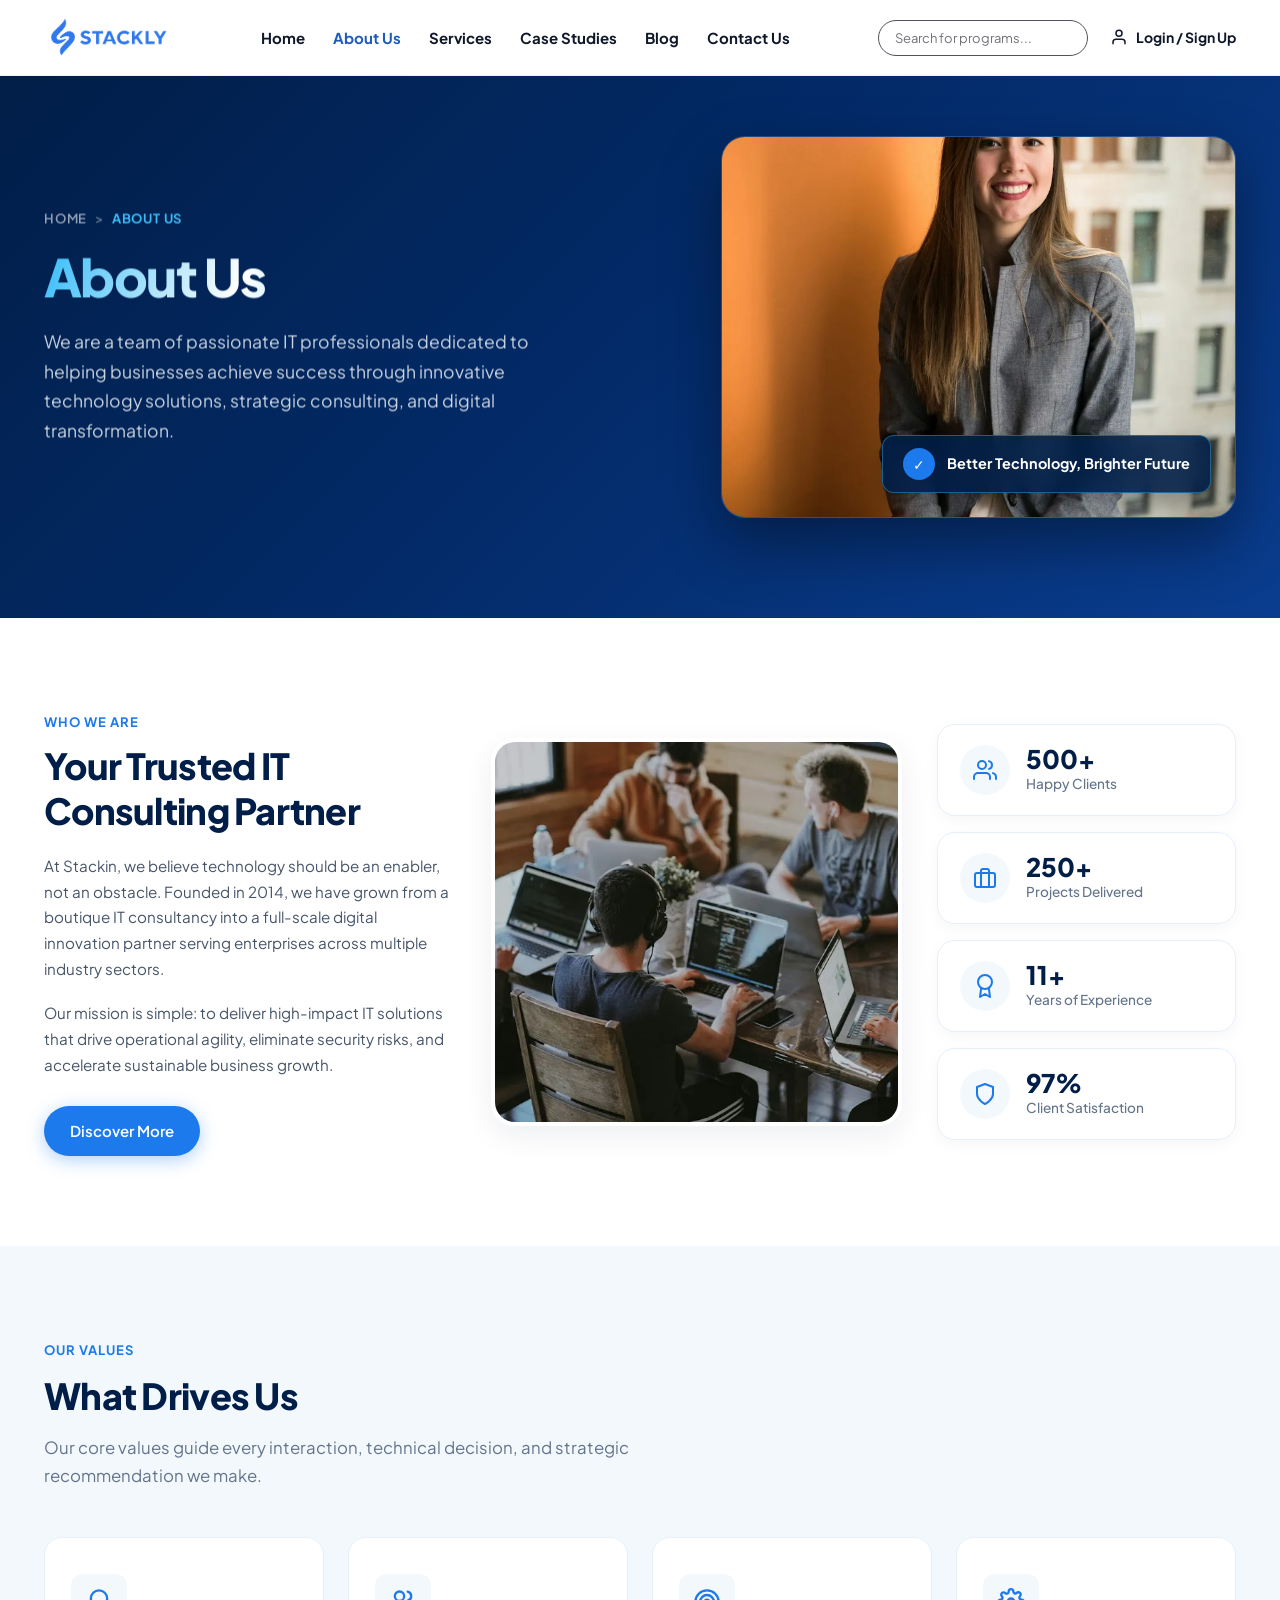
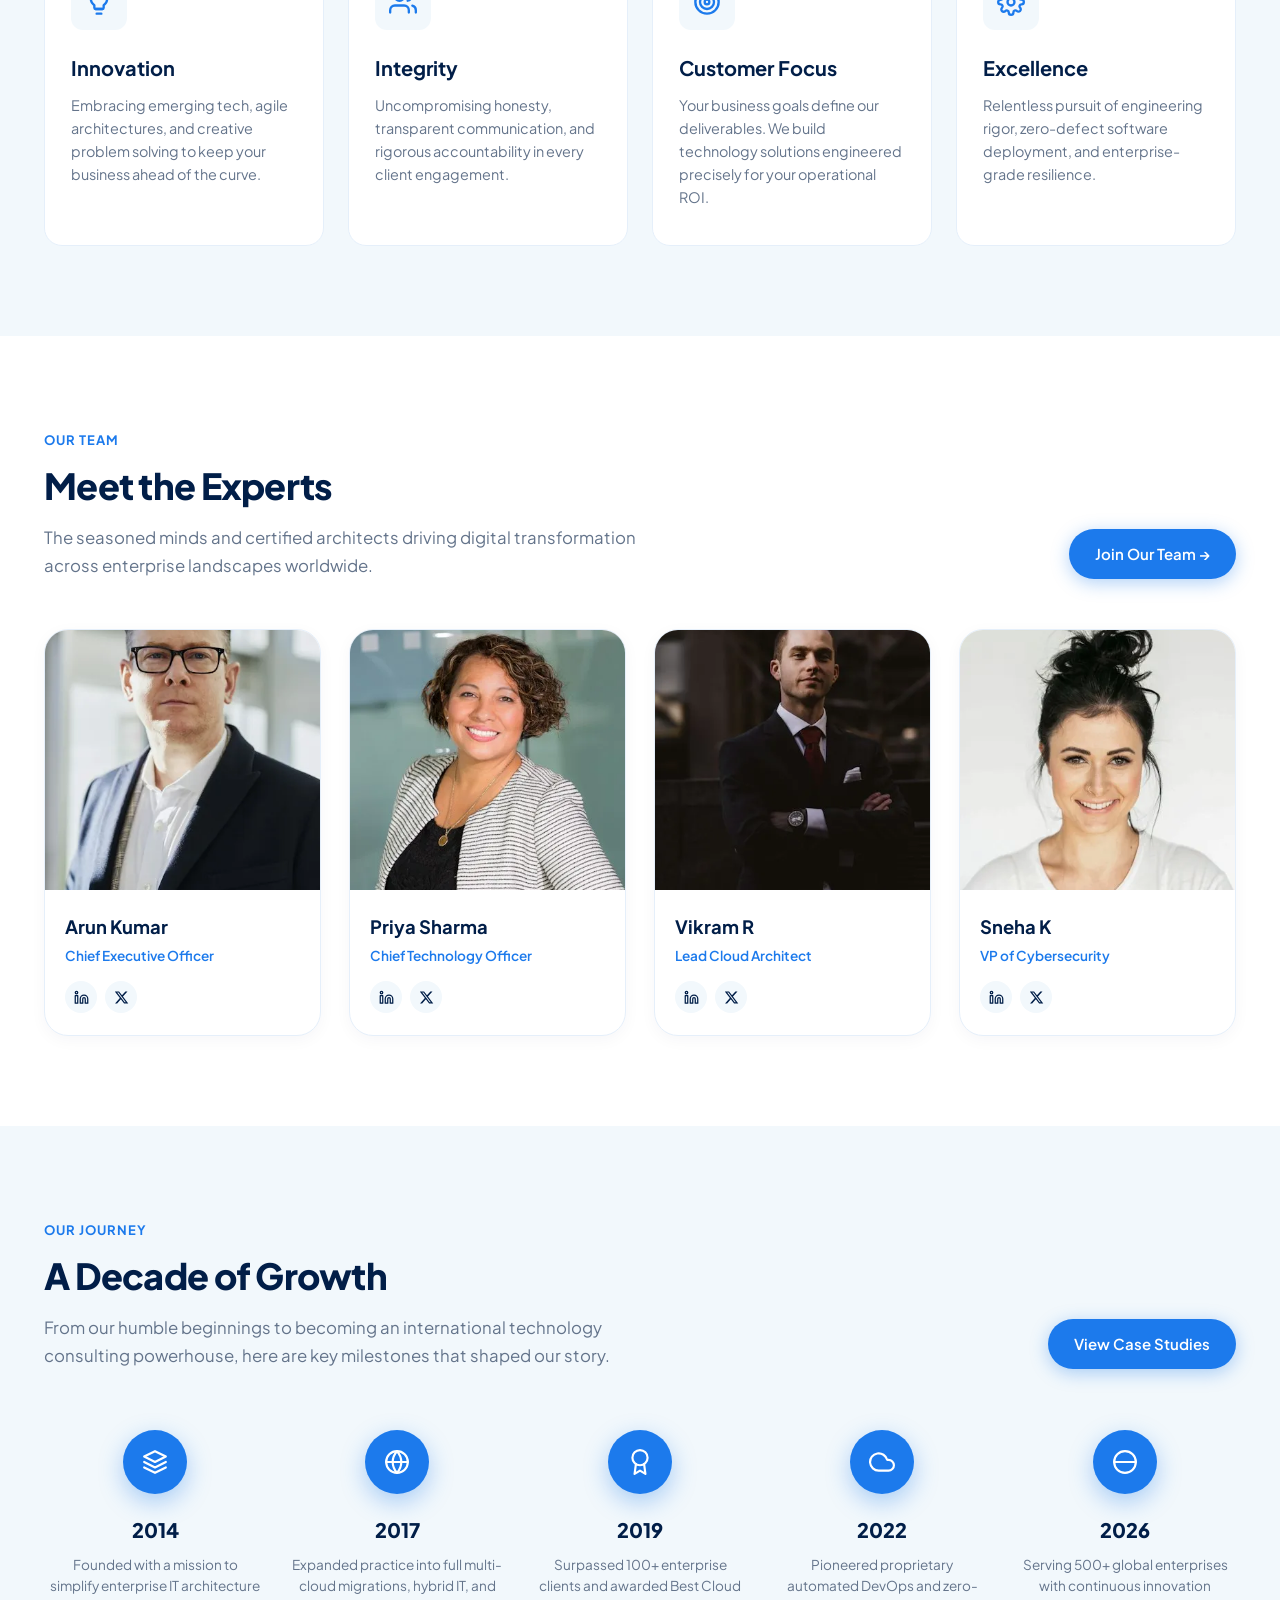
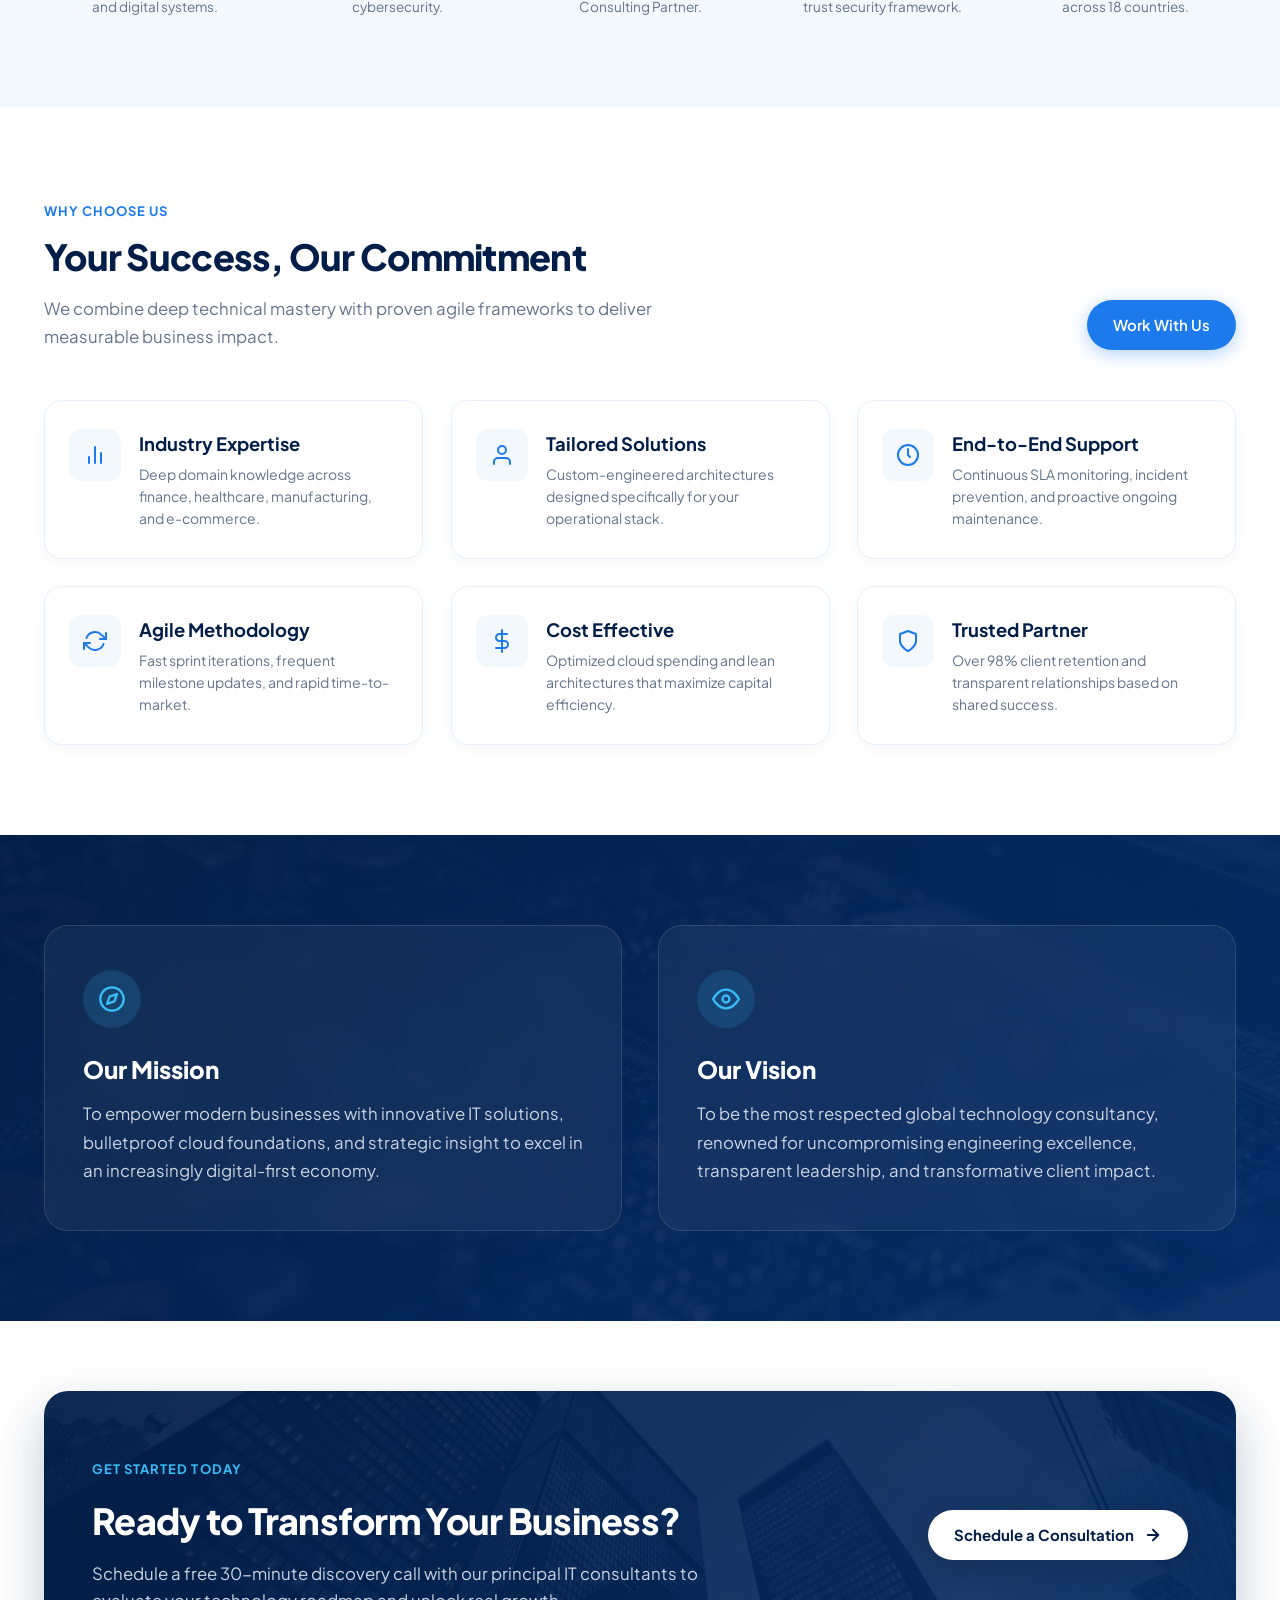
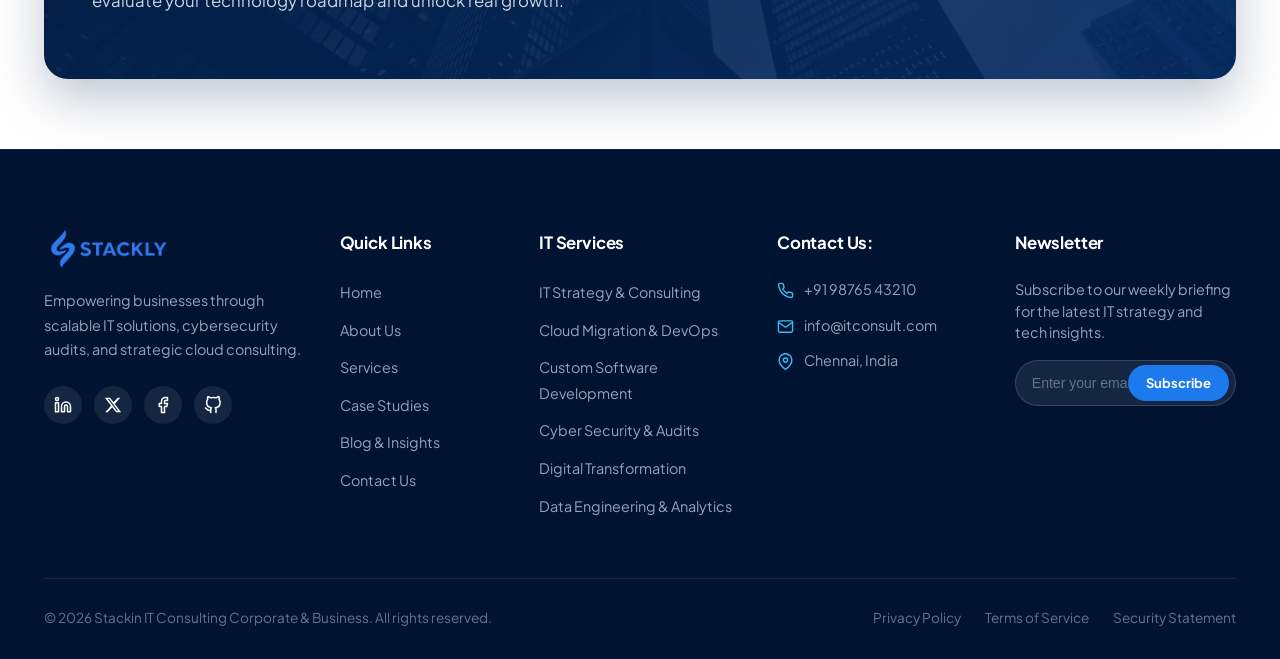
==== about.html @ 1087d789 "Add files via upload" ====
<!DOCTYPE html>
<html lang="en">
<head>
  <meta charset="UTF-8">
  <meta name="viewport" content="width=device-width, initial-scale=1.0">
  <title>About Us | Stackly IT Consulting Corporate & Business</title>
  <meta name="description" content="Discover Stackly's decade-long journey of empowering global enterprises with innovative IT consulting, cloud architectures, and digital transformation.">
  
  <!-- Google Fonts: Plus Jakarta Sans -->
  <link rel="preconnect" href="https://fonts.googleapis.com">
  <link rel="preconnect" href="https://fonts.gstatic.com" crossorigin>
  <link href="https://fonts.googleapis.com/css2?family=Plus+Jakarta+Sans:wght@300;400;500;600;700;800&display=swap" rel="stylesheet">
  
  <!-- CSS Stylesheets -->
  <link rel="stylesheet" href="css/index.css">
  <link rel="stylesheet" href="css/about.css">
  <link rel="stylesheet" href="css/animation.css">
  <link rel="stylesheet" href="css/responsive.css">
</head>
<body>

  <!-- ==========================================================================
       SITE HEADER / NAVIGATION
       ========================================================================== -->
  <header class="site-header">
    <div class="container navbar-container">
      <!-- Brand Logo -->
      <a href="index.html" class="brand-logo" aria-label="STACKLY Home">
        <img src="assets/images/logo.webp" alt="STACKLY" class="site-logo-img">
      </a>

      <!-- Navigation Menu -->
      <nav class="nav-menu" id="primaryNav">
        <a href="index.html" class="nav-link">Home</a>
        <a href="about.html" class="nav-link active">About Us</a>
        <a href="services.html" class="nav-link">Services</a>
        <a href="casestudies.html" class="nav-link">Case Studies</a>
        <a href="blog.html" class="nav-link">Blog</a>
        <a href="contact.html" class="nav-link">Contact Us</a>

        <!-- Mobile-only actions inside drawer -->
        <div class="mobile-nav-actions">
          <div class="nav-search-wrap">
            <input type="text" class="nav-search-input" placeholder="Search for programs..." aria-label="Search">
          </div>
          <a href="login.html" class="nav-user-auth">
            <svg viewBox="0 0 24 24" class="user-icon-svg" fill="none" stroke="currentColor" stroke-width="2" stroke-linecap="round" stroke-linejoin="round">
              <path d="M20 21v-2a4 4 0 0 0-4-4H8a4 4 0 0 0-4 4v2"></path>
              <circle cx="12" cy="7" r="4"></circle>
            </svg>
            <span>Login / Sign Up</span>
          </a>
        </div>
      </nav>

      <!-- Navigation Actions -->
      <div class="nav-actions">
        <div class="nav-search-wrap desktop-only">
          <input type="text" class="nav-search-input" placeholder="Search for programs..." aria-label="Search">
        </div>
        <a href="login.html" class="nav-user-auth desktop-only">
          <svg viewBox="0 0 24 24" class="user-icon-svg" fill="none" stroke="currentColor" stroke-width="2" stroke-linecap="round" stroke-linejoin="round">
            <path d="M20 21v-2a4 4 0 0 0-4-4H8a4 4 0 0 0-4 4v2"></path>
            <circle cx="12" cy="7" r="4"></circle>
          </svg>
          <span>Login / Sign Up</span>
        </a>
        <button class="mobile-toggle" aria-label="Toggle navigation" aria-expanded="false">
          <span></span>
          <span></span>
          <span></span>
        </button>
      </div>
    </div>
  </header>

  <main>
    <!-- ==========================================================================
         ABOUT HERO SECTION WITH BREADCRUMB
         ========================================================================== -->
    <section class="about-hero-section">
      <div class="container">
        <div class="about-hero-grid">
          <!-- Left Hero Text -->
          <div class="about-hero-content reveal">
            <div class="breadcrumb-trail">
              <a href="index.html">Home</a>
              <span>&gt;</span>
              <strong>About Us</strong>
            </div>
            <h1 class="about-hero-title macbook-text-shimmer-light">About Us</h1>
            <p class="about-hero-desc">
              We are a team of passionate IT professionals dedicated to helping businesses achieve success through innovative technology solutions, strategic consulting, and digital transformation.
            </p>
          </div>

          <!-- Right Hero Visual -->
          <div class="about-hero-visual reveal delay-200">
            <div class="about-hero-frame">
              <img src="assets/images/about-hero.webp" alt="Stackin Principal IT Consultant in modern workspace" width="600" height="380" loading="eager">
              <div class="about-hero-badge animate-float">
                <div class="float-badge-icon">✓</div>
                <strong>Better Technology, Brighter Future</strong>
              </div>
            </div>
          </div>
        </div>
      </div>
    </section>

    <!-- ==========================================================================
         SECTION 1: WHO WE ARE (PARTNER SECTION)
         ========================================================================== -->
    <section class="who-we-are-section" id="who-we-are">
      <div class="container">
        <div class="who-we-are-grid">
          <!-- Col 1: Text Intro -->
          <div class="who-text-col reveal">
            <div class="section-badge">WHO WE ARE</div>
            <h2 class="section-title">Your Trusted IT Consulting Partner</h2>
            <p>
              At Stackin, we believe technology should be an enabler, not an obstacle. Founded in 2014, we have grown from a boutique IT consultancy into a full-scale digital innovation partner serving enterprises across multiple industry sectors.
            </p>
            <p>
              Our mission is simple: to deliver high-impact IT solutions that drive operational agility, eliminate security risks, and accelerate sustainable business growth.
            </p>
            <a href="services.html" class="btn btn-primary">Discover More</a>
          </div>

          <!-- Col 2: Office Photo -->
          <div class="who-image-col reveal delay-200">
            <div class="who-image-frame">
              <img src="assets/images/about-team-office.webp" alt="Stackin Tech Engineers Collaborating in Modern Office" width="500" height="380" loading="lazy">
            </div>
          </div>

          <!-- Col 3: Stat Cards -->
          <div class="who-stats-col reveal delay-300">
            <!-- Stat 1 -->
            <div class="who-stat-card">
              <div class="who-stat-icon">
                <svg viewBox="0 0 24 24" fill="none" stroke="currentColor" stroke-width="2" stroke-linecap="round" stroke-linejoin="round">
                  <path d="M17 21v-2a4 4 0 0 0-4-4H5a4 4 0 0 0-4 4v2"></path>
                  <circle cx="9" cy="7" r="4"></circle>
                  <path d="M23 21v-2a4 4 0 0 0-3-3.87"></path>
                  <path d="M16 3.13a4 4 0 0 1 0 7.75"></path>
                </svg>
              </div>
              <div class="who-stat-info">
                <div class="stat-num" data-counter="500" data-suffix="+">500+</div>
                <div class="stat-lbl">Happy Clients</div>
              </div>
            </div>

            <!-- Stat 2 -->
            <div class="who-stat-card">
              <div class="who-stat-icon">
                <svg viewBox="0 0 24 24" fill="none" stroke="currentColor" stroke-width="2" stroke-linecap="round" stroke-linejoin="round">
                  <rect x="2" y="7" width="20" height="14" rx="2" ry="2"></rect>
                  <path d="M16 21V5a2 2 0 0 0-2-2h-4a2 2 0 0 0-2 2v16"></path>
                </svg>
              </div>
              <div class="who-stat-info">
                <div class="stat-num" data-counter="250" data-suffix="+">250+</div>
                <div class="stat-lbl">Projects Delivered</div>
              </div>
            </div>

            <!-- Stat 3 -->
            <div class="who-stat-card">
              <div class="who-stat-icon">
                <svg viewBox="0 0 24 24" fill="none" stroke="currentColor" stroke-width="2" stroke-linecap="round" stroke-linejoin="round">
                  <circle cx="12" cy="8" r="7"></circle>
                  <polyline points="8.21 13.89 7 23 12 20 17 23 15.79 13.88"></polyline>
                </svg>
              </div>
              <div class="who-stat-info">
                <div class="stat-num" data-counter="12" data-suffix="+">12+</div>
                <div class="stat-lbl">Years of Experience</div>
              </div>
            </div>

            <!-- Stat 4 -->
            <div class="who-stat-card">
              <div class="who-stat-icon">
                <svg viewBox="0 0 24 24" fill="none" stroke="currentColor" stroke-width="2" stroke-linecap="round" stroke-linejoin="round">
                  <path d="M12 22s8-4 8-10V5l-8-3-8 3v7c0 6 8 10 8 10z"></path>
                </svg>
              </div>
              <div class="who-stat-info">
                <div class="stat-num" data-counter="98" data-suffix="%">98%</div>
                <div class="stat-lbl">Client Satisfaction</div>
              </div>
            </div>
          </div>
        </div>
      </div>
    </section>

    <!-- ==========================================================================
         SECTION 2: CORE VALUES (WHAT DRIVES US)
         ========================================================================== -->
    <section class="values-section">
      <div class="container">
        <div class="values-header-wrap reveal">
          <div class="section-badge">OUR VALUES</div>
          <h2 class="section-title">What Drives Us</h2>
          <p class="section-subtitle">
            Our core values guide every interaction, technical decision, and strategic recommendation we make.
          </p>
        </div>

        <div class="values-grid">
          <!-- Value 1 -->
          <div class="value-card reveal delay-100">
            <div class="value-icon-box">
              <svg viewBox="0 0 24 24" fill="none" stroke="currentColor" stroke-width="2" stroke-linecap="round" stroke-linejoin="round">
                <path d="M9 18h6"></path>
                <path d="M10 22h4"></path>
                <path d="M12 2a7 7 0 0 0-7 7c0 2.38 1.19 4.47 3 5.74V17a1 1 0 0 0 1 1h6a1 1 0 0 0 1-1v-2.26c1.81-1.27 3-3.36 3-5.74a7 7 0 0 0-7-7z"></path>
              </svg>
            </div>
            <h3 class="value-title">Innovation</h3>
            <p class="value-desc">
              Embracing emerging tech, agile architectures, and creative problem solving to keep your business ahead of the curve.
            </p>
          </div>

          <!-- Value 2 -->
          <div class="value-card reveal delay-200">
            <div class="value-icon-box">
              <svg viewBox="0 0 24 24" fill="none" stroke="currentColor" stroke-width="2" stroke-linecap="round" stroke-linejoin="round">
                <path d="M17 21v-2a4 4 0 0 0-4-4H5a4 4 0 0 0-4 4v2"></path>
                <circle cx="9" cy="7" r="4"></circle>
                <path d="M23 21v-2a4 4 0 0 0-3-3.87"></path>
                <path d="M16 3.13a4 4 0 0 1 0 7.75"></path>
              </svg>
            </div>
            <h3 class="value-title">Integrity</h3>
            <p class="value-desc">
              Uncompromising honesty, transparent communication, and rigorous accountability in every client engagement.
            </p>
          </div>

          <!-- Value 3 -->
          <div class="value-card reveal delay-300">
            <div class="value-icon-box">
              <svg viewBox="0 0 24 24" fill="none" stroke="currentColor" stroke-width="2" stroke-linecap="round" stroke-linejoin="round">
                <circle cx="12" cy="12" r="10"></circle>
                <circle cx="12" cy="12" r="6"></circle>
                <circle cx="12" cy="12" r="2"></circle>
              </svg>
            </div>
            <h3 class="value-title">Customer Focus</h3>
            <p class="value-desc">
              Your business goals define our deliverables. We build technology solutions engineered precisely for your operational ROI.
            </p>
          </div>

          <!-- Value 4 -->
          <div class="value-card reveal delay-400">
            <div class="value-icon-box">
              <svg viewBox="0 0 24 24" fill="none" stroke="currentColor" stroke-width="2" stroke-linecap="round" stroke-linejoin="round">
                <circle cx="12" cy="12" r="3"></circle>
                <path d="M19.4 15a1.65 1.65 0 0 0 .33 1.82l.06.06a2 2 0 0 1 0 2.83 2 2 0 0 1-2.83 0l-.06-.06a1.65 1.65 0 0 0-1.82-.33 1.65 1.65 0 0 0-1 1.51V21a2 2 0 0 1-2 2 2 2 0 0 1-2-2v-.09A1.65 1.65 0 0 0 9 19.4a1.65 1.65 0 0 0-1.82.33l-.06.06a2 2 0 0 1-2.83 0 2 2 0 0 1 0-2.83l.06-.06a1.65 1.65 0 0 0 .33-1.82 1.65 1.65 0 0 0-1.51-1H3a2 2 0 0 1-2-2 2 2 0 0 1 2-2h.09A1.65 1.65 0 0 0 4.6 9a1.65 1.65 0 0 0-.33-1.82l-.06-.06a2 2 0 0 1 0-2.83 2 2 0 0 1 2.83 0l.06.06a1.65 1.65 0 0 0 1.82.33H9a1.65 1.65 0 0 0 1-1.51V3a2 2 0 0 1 2-2 2 2 0 0 1 2 2v.09a1.65 1.65 0 0 0 1 1.51 1.65 1.65 0 0 0 1.82-.33l.06-.06a2 2 0 0 1 2.83 0 2 2 0 0 1 0 2.83l-.06.06a1.65 1.65 0 0 0-.33 1.82V9a1.65 1.65 0 0 0 1.51 1H21a2 2 0 0 1 2 2 2 2 0 0 1-2 2h-.09a1.65 1.65 0 0 0-1.51 1z"></path>
              </svg>
            </div>
            <h3 class="value-title">Excellence</h3>
            <p class="value-desc">
              Relentless pursuit of engineering rigor, zero-defect software deployment, and enterprise-grade resilience.
            </p>
          </div>
        </div>
      </div>
    </section>

    <!-- ==========================================================================
         SECTION 3: MEET THE TEAM (MEET THE EXPERTS)
         ========================================================================== -->
    <section class="team-section" id="team">
      <div class="container">
        <div class="team-header-row reveal">
          <div class="team-intro-left">
            <div class="section-badge">OUR TEAM</div>
            <h2 class="section-title">Meet the Experts</h2>
            <p class="section-subtitle">
              The seasoned minds and certified architects driving digital transformation across enterprise landscapes worldwide.
            </p>
          </div>
          <a href="contact.html" class="btn btn-primary">Join Our Team &rarr;</a>
        </div>

        <div class="team-grid">
          <!-- Member 1 -->
          <div class="team-card reveal delay-100">
            <div class="team-photo-wrap">
              <img src="assets/images/team-1.webp" alt="Arun Kumar - Chief Executive Officer" width="400" height="260" loading="lazy">
            </div>
            <div class="team-info">
              <h3 class="team-name">Arun Kumar</h3>
              <div class="team-role">Chief Executive Officer</div>
              <div class="team-socials">
                <a href="404.html" class="team-social-link" aria-label="LinkedIn profile">
                  <svg viewBox="0 0 24 24" fill="none" stroke="currentColor" stroke-width="2" stroke-linecap="round" stroke-linejoin="round">
                    <path d="M16 8a6 6 0 0 1 6 6v7h-4v-7a2 2 0 0 0-2-2 2 2 0 0 0-2 2v7h-4v-7a6 6 0 0 1 6-6z"></path>
                    <rect x="2" y="9" width="4" height="12"></rect>
                    <circle cx="4" cy="4" r="2"></circle>
                  </svg>
                </a>
                <a href="404.html" class="team-social-link" aria-label="X (formerly Twitter) profile">
                  <svg viewBox="0 0 24 24" fill="currentColor">
                    <path d="M18.244 2.25h3.308l-7.227 8.26 8.502 11.24H16.17l-5.214-6.817L4.99 21.75H1.68l7.73-8.835L1.254 2.25H8.08l4.713 6.231zm-1.161 17.52h1.833L7.084 4.126H5.117z"></path>
                  </svg>
                </a>
              </div>
            </div>
          </div>

          <!-- Member 2 -->
          <div class="team-card reveal delay-200">
            <div class="team-photo-wrap">
              <img src="assets/images/team-2.webp" alt="Priya Sharma - Chief Technology Officer" width="400" height="260" loading="lazy">
            </div>
            <div class="team-info">
              <h3 class="team-name">Priya Sharma</h3>
              <div class="team-role">Chief Technology Officer</div>
              <div class="team-socials">
                <a href="404.html" class="team-social-link" aria-label="LinkedIn profile">
                  <svg viewBox="0 0 24 24" fill="none" stroke="currentColor" stroke-width="2" stroke-linecap="round" stroke-linejoin="round">
                    <path d="M16 8a6 6 0 0 1 6 6v7h-4v-7a2 2 0 0 0-2-2 2 2 0 0 0-2 2v7h-4v-7a6 6 0 0 1 6-6z"></path>
                    <rect x="2" y="9" width="4" height="12"></rect>
                    <circle cx="4" cy="4" r="2"></circle>
                  </svg>
                </a>
                <a href="404.html" class="team-social-link" aria-label="X (formerly Twitter) profile">
                  <svg viewBox="0 0 24 24" fill="currentColor">
                    <path d="M18.244 2.25h3.308l-7.227 8.26 8.502 11.24H16.17l-5.214-6.817L4.99 21.75H1.68l7.73-8.835L1.254 2.25H8.08l4.713 6.231zm-1.161 17.52h1.833L7.084 4.126H5.117z"></path>
                  </svg>
                </a>
              </div>
            </div>
          </div>

          <!-- Member 3 -->
          <div class="team-card reveal delay-300">
            <div class="team-photo-wrap">
              <img src="assets/images/team-3.webp" alt="Vikram R - Lead Cloud Architect" width="400" height="260" loading="lazy">
            </div>
            <div class="team-info">
              <h3 class="team-name">Vikram R</h3>
              <div class="team-role">Lead Cloud Architect</div>
              <div class="team-socials">
                <a href="404.html" class="team-social-link" aria-label="LinkedIn profile">
                  <svg viewBox="0 0 24 24" fill="none" stroke="currentColor" stroke-width="2" stroke-linecap="round" stroke-linejoin="round">
                    <path d="M16 8a6 6 0 0 1 6 6v7h-4v-7a2 2 0 0 0-2-2 2 2 0 0 0-2 2v7h-4v-7a6 6 0 0 1 6-6z"></path>
                    <rect x="2" y="9" width="4" height="12"></rect>
                    <circle cx="4" cy="4" r="2"></circle>
                  </svg>
                </a>
                <a href="404.html" class="team-social-link" aria-label="X (formerly Twitter) profile">
                  <svg viewBox="0 0 24 24" fill="currentColor">
                    <path d="M18.244 2.25h3.308l-7.227 8.26 8.502 11.24H16.17l-5.214-6.817L4.99 21.75H1.68l7.73-8.835L1.254 2.25H8.08l4.713 6.231zm-1.161 17.52h1.833L7.084 4.126H5.117z"></path>
                  </svg>
                </a>
              </div>
            </div>
          </div>

          <!-- Member 4 -->
          <div class="team-card reveal delay-400">
            <div class="team-photo-wrap">
              <img src="assets/images/team-4.webp" alt="Sneha K - VP of Cybersecurity" width="400" height="260" loading="lazy">
            </div>
            <div class="team-info">
              <h3 class="team-name">Sneha K</h3>
              <div class="team-role">VP of Cybersecurity</div>
              <div class="team-socials">
                <a href="404.html" class="team-social-link" aria-label="LinkedIn profile">
                  <svg viewBox="0 0 24 24" fill="none" stroke="currentColor" stroke-width="2" stroke-linecap="round" stroke-linejoin="round">
                    <path d="M16 8a6 6 0 0 1 6 6v7h-4v-7a2 2 0 0 0-2-2 2 2 0 0 0-2 2v7h-4v-7a6 6 0 0 1 6-6z"></path>
                    <rect x="2" y="9" width="4" height="12"></rect>
                    <circle cx="4" cy="4" r="2"></circle>
                  </svg>
                </a>
                <a href="404.html" class="team-social-link" aria-label="X (formerly Twitter) profile">
                  <svg viewBox="0 0 24 24" fill="currentColor">
                    <path d="M18.244 2.25h3.308l-7.227 8.26 8.502 11.24H16.17l-5.214-6.817L4.99 21.75H1.68l7.73-8.835L1.254 2.25H8.08l4.713 6.231zm-1.161 17.52h1.833L7.084 4.126H5.117z"></path>
                  </svg>
                </a>
              </div>
            </div>
          </div>
        </div>
      </div>
    </section>

    <!-- ==========================================================================
         SECTION 4: OUR JOURNEY (A DECADE OF GROWTH TIMELINE)
         ========================================================================== -->
    <section class="timeline-section" id="journey">
      <div class="container">
        <div class="timeline-header-row reveal">
          <div>
            <div class="section-badge">OUR JOURNEY</div>
            <h2 class="section-title">A Decade of Growth</h2>
            <p class="section-subtitle">
              From our humble beginnings to becoming an international technology consulting powerhouse, here are key milestones that shaped our story.
            </p>
          </div>
          <a href="casestudies.html" class="btn btn-primary">View Case Studies</a>
        </div>

        <div class="timeline-track">
          <!-- Milestone 1 -->
          <div class="timeline-node reveal delay-100">
            <div class="timeline-icon-circle">
              <svg viewBox="0 0 24 24" fill="none" stroke="currentColor" stroke-width="2" stroke-linecap="round" stroke-linejoin="round">
                <path d="M12 2L2 7l10 5 10-5-10-5zM2 17l10 5 10-5M2 12l10 5 10-5"></path>
              </svg>
            </div>
            <div class="timeline-year">2014</div>
            <p class="timeline-desc">
              Founded with a mission to simplify enterprise IT architecture and digital systems.
            </p>
          </div>

          <!-- Milestone 2 -->
          <div class="timeline-node reveal delay-200">
            <div class="timeline-icon-circle">
              <svg viewBox="0 0 24 24" fill="none" stroke="currentColor" stroke-width="2" stroke-linecap="round" stroke-linejoin="round">
                <circle cx="12" cy="12" r="10"></circle>
                <line x1="2" y1="12" x2="22" y2="12"></line>
                <path d="M12 2a15.3 15.3 0 0 1 4 10 15.3 15.3 0 0 1-4 10 15.3 15.3 0 0 1-4-10 15.3 15.3 0 0 1 4-10z"></path>
              </svg>
            </div>
            <div class="timeline-year">2017</div>
            <p class="timeline-desc">
              Expanded practice into full multi-cloud migrations, hybrid IT, and cybersecurity.
            </p>
          </div>

          <!-- Milestone 3 -->
          <div class="timeline-node reveal delay-300">
            <div class="timeline-icon-circle">
              <svg viewBox="0 0 24 24" fill="none" stroke="currentColor" stroke-width="2" stroke-linecap="round" stroke-linejoin="round">
                <circle cx="12" cy="8" r="7"></circle>
                <polyline points="8.21 13.89 7 23 12 20 17 23 15.79 13.88"></polyline>
              </svg>
            </div>
            <div class="timeline-year">2019</div>
            <p class="timeline-desc">
              Surpassed 100+ enterprise clients and awarded Best Cloud Consulting Partner.
            </p>
          </div>

          <!-- Milestone 4 -->
          <div class="timeline-node reveal delay-400">
            <div class="timeline-icon-circle">
              <svg viewBox="0 0 24 24" fill="none" stroke="currentColor" stroke-width="2" stroke-linecap="round" stroke-linejoin="round">
                <path d="M18 10h-1.26A8 8 0 1 0 9 20h9a5 5 0 0 0 0-10z"></path>
              </svg>
            </div>
            <div class="timeline-year">2022</div>
            <p class="timeline-desc">
              Pioneered proprietary automated DevOps and zero-trust security framework.
            </p>
          </div>

          <!-- Milestone 5 -->
          <div class="timeline-node reveal delay-500">
            <div class="timeline-icon-circle">
              <svg viewBox="0 0 24 24" fill="none" stroke="currentColor" stroke-width="2" stroke-linecap="round" stroke-linejoin="round">
                <circle cx="12" cy="12" r="10"></circle>
                <path d="M2 12h20"></path>
              </svg>
            </div>
            <div class="timeline-year">2026</div>
            <p class="timeline-desc">
              Serving 500+ global enterprises with continuous innovation across 18 countries.
            </p>
          </div>
        </div>
      </div>
    </section>

    <!-- ==========================================================================
         SECTION 5: WHY CHOOSE US (YOUR SUCCESS, OUR COMMITMENT)
         ========================================================================== -->
    <section class="commit-section">
      <div class="container">
        <div class="commit-header-row reveal">
          <div>
            <div class="section-badge">WHY CHOOSE US</div>
            <h2 class="section-title">Your Success, Our Commitment</h2>
            <p class="section-subtitle">
              We combine deep technical mastery with proven agile frameworks to deliver measurable business impact.
            </p>
          </div>
          <a href="contact.html" class="btn btn-primary">Work With Us</a>
        </div>

        <div class="commit-grid">
          <!-- Card 1 -->
          <div class="commit-card reveal delay-100">
            <div class="commit-icon">
              <svg viewBox="0 0 24 24" fill="none" stroke="currentColor" stroke-width="2" stroke-linecap="round" stroke-linejoin="round">
                <line x1="18" y1="20" x2="18" y2="10"></line>
                <line x1="12" y1="20" x2="12" y2="4"></line>
                <line x1="6" y1="20" x2="6" y2="14"></line>
              </svg>
            </div>
            <div class="commit-info">
              <h4>Industry Expertise</h4>
              <p>Deep domain knowledge across finance, healthcare, manufacturing, and e-commerce.</p>
            </div>
          </div>

          <!-- Card 2 -->
          <div class="commit-card reveal delay-200">
            <div class="commit-icon">
              <svg viewBox="0 0 24 24" fill="none" stroke="currentColor" stroke-width="2" stroke-linecap="round" stroke-linejoin="round">
                <path d="M20 21v-2a4 4 0 0 0-4-4H8a4 4 0 0 0-4 4v2"></path>
                <circle cx="12" cy="7" r="4"></circle>
              </svg>
            </div>
            <div class="commit-info">
              <h4>Tailored Solutions</h4>
              <p>Custom-engineered architectures designed specifically for your operational stack.</p>
            </div>
          </div>

          <!-- Card 3 -->
          <div class="commit-card reveal delay-300">
            <div class="commit-icon">
              <svg viewBox="0 0 24 24" fill="none" stroke="currentColor" stroke-width="2" stroke-linecap="round" stroke-linejoin="round">
                <circle cx="12" cy="12" r="10"></circle>
                <polyline points="12 6 12 12 14 14"></polyline>
              </svg>
            </div>
            <div class="commit-info">
              <h4>End-to-End Support</h4>
              <p>Continuous SLA monitoring, incident prevention, and proactive ongoing maintenance.</p>
            </div>
          </div>

          <!-- Card 4 -->
          <div class="commit-card reveal delay-100">
            <div class="commit-icon">
              <svg viewBox="0 0 24 24" fill="none" stroke="currentColor" stroke-width="2" stroke-linecap="round" stroke-linejoin="round">
                <polyline points="23 4 23 10 17 10"></polyline>
                <polyline points="1 20 1 14 7 14"></polyline>
                <path d="M3.51 9a9 9 0 0 1 14.85-3.36L23 10M1 14l4.64 4.36A9 9 0 0 0 20.49 15"></path>
              </svg>
            </div>
            <div class="commit-info">
              <h4>Agile Methodology</h4>
              <p>Fast sprint iterations, frequent milestone updates, and rapid time-to-market.</p>
            </div>
          </div>

          <!-- Card 5 -->
          <div class="commit-card reveal delay-200">
            <div class="commit-icon">
              <svg viewBox="0 0 24 24" fill="none" stroke="currentColor" stroke-width="2" stroke-linecap="round" stroke-linejoin="round">
                <line x1="12" y1="1" x2="12" y2="23"></line>
                <path d="M17 5H9.5a3.5 3.5 0 0 0 0 7h5a3.5 3.5 0 0 1 0 7H6"></path>
              </svg>
            </div>
            <div class="commit-info">
              <h4>Cost Effective</h4>
              <p>Optimized cloud spending and lean architectures that maximize capital efficiency.</p>
            </div>
          </div>

          <!-- Card 6 -->
          <div class="commit-card reveal delay-300">
            <div class="commit-icon">
              <svg viewBox="0 0 24 24" fill="none" stroke="currentColor" stroke-width="2" stroke-linecap="round" stroke-linejoin="round">
                <path d="M12 22s8-4 8-10V5l-8-3-8 3v7c0 6 8 10 8 10z"></path>
              </svg>
            </div>
            <div class="commit-info">
              <h4>Trusted Partner</h4>
              <p>Over 98% client retention and transparent relationships based on shared success.</p>
            </div>
          </div>
        </div>
      </div>
    </section>

    <!-- ==========================================================================
         SECTION 6: MISSION & VISION (DARK GLOW SECTION)
         ========================================================================== -->
    <section class="mission-vision-section">
      <div class="container">
        <div class="mission-vision-grid">
          <!-- Mission -->
          <div class="mv-card reveal delay-100">
            <div class="mv-icon">
              <svg viewBox="0 0 24 24" fill="none" stroke="currentColor" stroke-width="2" stroke-linecap="round" stroke-linejoin="round">
                <circle cx="12" cy="12" r="10"></circle>
                <polygon points="16.24 7.76 14.12 14.12 7.76 16.24 9.88 9.88 16.24 7.76"></polygon>
              </svg>
            </div>
            <h3 class="mv-title">Our Mission</h3>
            <p class="mv-desc">
              To empower modern businesses with innovative IT solutions, bulletproof cloud foundations, and strategic insight to excel in an increasingly digital-first economy.
            </p>
          </div>

          <!-- Vision -->
          <div class="mv-card reveal delay-200">
            <div class="mv-icon">
              <svg viewBox="0 0 24 24" fill="none" stroke="currentColor" stroke-width="2" stroke-linecap="round" stroke-linejoin="round">
                <path d="M1 12s4-8 11-8 11 8 11 8-4 8-11 8-11-8-11-8z"></path>
                <circle cx="12" cy="12" r="3"></circle>
              </svg>
            </div>
            <h3 class="mv-title">Our Vision</h3>
            <p class="mv-desc">
              To be the most respected global technology consultancy, renowned for uncompromising engineering excellence, transparent leadership, and transformative client impact.
            </p>
          </div>
        </div>
      </div>
    </section>

    <!-- ==========================================================================
         CALL TO ACTION BANNER
         ========================================================================== -->
    <section class="cta-banner-section">
      <div class="container">
        <div class="cta-banner-box reveal">
          <div class="cta-text-content">
            <div class="section-badge on-dark">GET STARTED TODAY</div>
            <h2 class="cta-title">Ready to Transform Your Business?</h2>
            <p class="cta-desc">
              Schedule a free 30-minute discovery call with our principal IT consultants to evaluate your technology roadmap and unlock real growth.
            </p>
          </div>
          <div class="cta-action-wrap">
            <a href="#consultation" data-open-modal="consultation" class="btn btn-white">
              Schedule a Consultation
              <svg width="18" height="18" viewBox="0 0 24 24" fill="none" stroke="currentColor" stroke-width="2.5" stroke-linecap="round" stroke-linejoin="round">
                <line x1="5" y1="12" x2="19" y2="12"></line>
                <polyline points="12 5 19 12 12 19"></polyline>
              </svg>
            </a>
          </div>
        </div>
      </div>
    </section>
  </main>

  <!-- ==========================================================================
       SITE FOOTER
       ========================================================================== -->
  <footer class="site-footer">
    <div class="container">
      <div class="footer-top-grid">
        <!-- Brand Info -->
        <div class="footer-brand-col">
          <a href="index.html" class="brand-logo" aria-label="STACKLY Home">
            <img src="assets/images/logo.webp" alt="STACKLY" class="site-logo-img">
          </a>
          <p class="footer-desc">
            Empowering businesses through scalable IT solutions, cybersecurity audits, and strategic cloud consulting.
          </p>
          <div class="social-links">
            <a href="404.html" class="social-btn" aria-label="LinkedIn">
              <svg viewBox="0 0 24 24" fill="none" stroke="currentColor" stroke-width="2" stroke-linecap="round" stroke-linejoin="round">
                <path d="M16 8a6 6 0 0 1 6 6v7h-4v-7a2 2 0 0 0-2-2 2 2 0 0 0-2 2v7h-4v-7a6 6 0 0 1 6-6z"></path>
                <rect x="2" y="9" width="4" height="12"></rect>
                <circle cx="4" cy="4" r="2"></circle>
              </svg>
            </a>
            <a href="404.html" class="social-btn" aria-label="X (formerly Twitter)">
              <svg viewBox="0 0 24 24" fill="currentColor">
                <path d="M18.244 2.25h3.308l-7.227 8.26 8.502 11.24H16.17l-5.214-6.817L4.99 21.75H1.68l7.73-8.835L1.254 2.25H8.08l4.713 6.231zm-1.161 17.52h1.833L7.084 4.126H5.117z"></path>
              </svg>
            </a>
            <a href="404.html" class="social-btn" aria-label="Facebook">
              <svg viewBox="0 0 24 24" fill="none" stroke="currentColor" stroke-width="2" stroke-linecap="round" stroke-linejoin="round">
                <path d="M18 2h-3a5 5 0 0 0-5 5v3H7v4h3v8h4v-8h3l1-4h-4V7a1 1 0 0 1 1-1h3z"></path>
              </svg>
            </a>
            <a href="404.html" class="social-btn" aria-label="GitHub">
              <svg viewBox="0 0 24 24" fill="none" stroke="currentColor" stroke-width="2" stroke-linecap="round" stroke-linejoin="round">
                <path d="M9 19c-5 1.5-5-2.5-7-3m14 6v-3.87a3.37 3.37 0 0 0-.94-2.61c3.14-.35 6.44-1.54 6.44-7A5.44 5.44 0 0 0 20 4.77 5.07 5.07 0 0 0 19.91 1S18.73.65 16 2.48a13.38 13.38 0 0 0-7 0C6.27.65 5.09 1 5.09 1A5.07 5.07 0 0 0 5 4.77a5.44 5.44 0 0 0-1.5 3.78c0 5.42 3.3 6.61 6.44 7A3.37 3.37 0 0 0 9 18.13V22"></path>
              </svg>
            </a>
          </div>
        </div>

        <!-- Quick Links -->
        <div>
          <h4 class="footer-col-title">Quick Links</h4>
          <ul class="footer-nav-list">
            <li><a href="index.html">Home</a></li>
            <li><a href="about.html">About Us</a></li>
            <li><a href="services.html">Services</a></li>
            <li><a href="casestudies.html">Case Studies</a></li>
            <li><a href="blog.html">Blog & Insights</a></li>
            <li><a href="contact.html">Contact Us</a></li>
          </ul>
        </div>

        <!-- Services -->
        <div>
          <h4 class="footer-col-title">IT Services</h4>
          <ul class="footer-nav-list">
            <li><a href="services.html">IT Strategy & Consulting</a></li>
            <li><a href="services.html">Cloud Migration & DevOps</a></li>
            <li><a href="services.html">Custom Software Development</a></li>
            <li><a href="services.html">Cyber Security & Audits</a></li>
            <li><a href="services.html">Digital Transformation</a></li>
            <li><a href="services.html">Data Engineering & Analytics</a></li>
          </ul>
        </div>

        <!-- Contact Us -->
        <div>
          <h4 class="footer-col-title">Contact Us:</h4>
          <ul class="footer-contact-list">
            <li>
              <svg viewBox="0 0 24 24" fill="none" stroke="currentColor" stroke-width="2" stroke-linecap="round" stroke-linejoin="round">
                <path d="M22 16.92v3a2 2 0 0 1-2.18 2 19.79 19.79 0 0 1-8.63-3.07 19.5 19.5 0 0 1-6-6 19.79 19.79 0 0 1-3.07-8.67A2 2 0 0 1 4.11 2h3a2 2 0 0 1 2 1.72 12.84 12.84 0 0 0 .7 2.81 2 2 0 0 1-.45 2.11L8.09 9.91a16 16 0 0 0 6 6l1.27-1.27a2 2 0 0 1 2.11-.45 12.84 12.84 0 0 0 2.81.7A2 2 0 0 1 22 16.92z"></path>
              </svg>
              <a href="tel:+919876543210">+91 98765 43210</a>
            </li>
            <li>
              <svg viewBox="0 0 24 24" fill="none" stroke="currentColor" stroke-width="2" stroke-linecap="round" stroke-linejoin="round">
                <path d="M4 4h16c1.1 0 2 .9 2 2v12c0 1.1-.9 2-2 2H4c-1.1 0-2-.9-2-2V6c0-1.1.9-2 2-2z"></path>
                <polyline points="22,6 12,13 2,6"></polyline>
              </svg>
              <a href="mailto:info@itconsult.com">info@itconsult.com</a>
            </li>
            <li>
              <svg viewBox="0 0 24 24" fill="none" stroke="currentColor" stroke-width="2" stroke-linecap="round" stroke-linejoin="round">
                <path d="M21 10c0 7-9 13-9 13s-9-6-9-13a9 9 0 0 1 18 0z"></path>
                <circle cx="12" cy="10" r="3"></circle>
              </svg>
              <span>Chennai, India</span>
            </li>
          </ul>
        </div>

        <!-- Contact & Newsletter -->
        <div>
          <h4 class="footer-col-title">Newsletter</h4>
          <p class="footer-newsletter-text">
            Subscribe to our weekly briefing for the latest IT strategy and tech insights.
          </p>
          <form class="newsletter-form">
            <input type="email" placeholder="Enter your email" required aria-label="Email for newsletter">
            <button type="submit">Subscribe</button>
          </form>
        </div>
      </div>

      <!-- Footer Bottom -->
      <div class="footer-bottom-bar">
        <div>
          © 2026 Stackin IT Consulting Corporate & Business. All rights reserved.
        </div>
        <div class="footer-legal-links">
          <a href="404.html">Privacy Policy</a>
          <a href="404.html">Terms of Service</a>
          <a href="404.html">Security Statement</a>
        </div>
      </div>
    </div>
  </footer>

  <!-- ==========================================================================
       CONSULTATION MODAL
       ========================================================================== -->
  <div class="modal-overlay" id="consultationModal" role="dialog" aria-modal="true" aria-labelledby="modalTitle">
    <div class="modal-card">
      <button class="modal-close-btn" aria-label="Close modal">&times;</button>
      <div class="modal-header">
        <h3 class="modal-title" id="modalTitle">Schedule Free Consultation</h3>
        <p class="modal-subtitle">Meet 1-on-1 with an enterprise IT architect. Zero obligation.</p>
      </div>
      <form class="modal-form" id="consultationForm">
        <div class="form-group">
          <label for="consultName">Your Name</label>
          <input type="text" id="consultName" class="form-control" placeholder="e.g. Michael Vance" required>
        </div>
        <div class="form-group">
          <label for="consultEmail">Business Email</label>
          <input type="email" id="consultEmail" class="form-control" placeholder="m.vance@company.com" required>
        </div>
        <div class="form-group">
          <label for="consultService">Primary Area of Interest</label>
          <select id="consultService" class="form-control">
            <option value="cloud">Cloud Migration & Multi-Cloud Architecture</option>
            <option value="strategy">IT Strategy & Enterprise Advisory</option>
            <option value="software">Custom Software & API Modernization</option>
            <option value="security">Cybersecurity & Compliance Audit</option>
            <option value="transformation">Digital Transformation & Automation</option>
          </select>
        </div>
        <button type="submit" class="btn btn-primary" style="width: 100%; margin-top: 8px;">Confirm Consultation Request</button>
      </form>
    </div>
  </div>

  <!-- Back to Top Button -->
  <button class="back-to-top" aria-label="Back to top">
    <svg viewBox="0 0 24 24" fill="none" stroke="currentColor" stroke-width="2.5" stroke-linecap="round" stroke-linejoin="round">
      <polyline points="18 15 12 9 6 15"></polyline>
    </svg>
  </button>

  <!-- JavaScript Scripts -->
  <script src="js/validation.js"></script>
  <!-- GSAP & ScrollTrigger Animation Engine -->
  <script src="js/vendor/gsap.min.js"></script>
  <script src="js/vendor/ScrollTrigger.min.js"></script>
  <script src="js/animations.js"></script>
  <script src="js/consultation.js"></script>
  <script src="js/script.js"></script>
</body>
</html>
---- css/index.css ----
/* ==========================================================================
   STACKIN IT CONSULTING - MAIN STYLESHEET (index.css)
   Pixel-perfect Figma Design Implementation
   ========================================================================== */

@import url('https://fonts.googleapis.com/css2?family=Plus+Jakarta+Sans:wght@300;400;500;600;700;800&display=swap');

:root {
  /* Color Palette */
  --primary: #1c7aec;
  --primary-hover: #1565c0;
  --primary-subtle: #eef6ff;
  --primary-gradient: linear-gradient(135deg, #1c7aec 0%, #0d59b8 100%);
  
  --navy-900: #011e48;
  --navy-950: #001432;
  --navy-800: #052a61;
  --navy-700: #0a367a;
  --navy-surface: #0a244d;
  
  --bg-page: #ffffff;
  --bg-light-blue: #f2f8fc;
  --bg-soft: #f8fafc;
  
  --text-heading: #011e48;
  --text-body: #475569;
  --text-muted: #64748b;
  --text-white: #ffffff;
  --text-white-dim: #cbd5e1;
  
  --border-light: #e5effa;
  --border-subtle: #edf2f7;
  --border-dark: rgba(255, 255, 255, 0.12);
  
  /* Typography */
  --font-sans: 'Plus Jakarta Sans', system-ui, -apple-system, sans-serif;
  
  /* Spacing & Layout */
  --container-max: 1240px;
  --nav-height: 84px;
  --radius-sm: 8px;
  --radius-md: 12px;
  --radius-lg: 18px;
  --radius-xl: 24px;
  --radius-full: 9999px;
  
  /* Shadows */
  --shadow-subtle: 0 4px 16px rgba(1, 30, 72, 0.04);
  --shadow-card: 0 10px 30px rgba(1, 30, 72, 0.07);
  --shadow-card-hover: 0 20px 45px rgba(1, 30, 72, 0.12);
  --shadow-float: 0 24px 60px rgba(1, 30, 72, 0.14);
  
  /* Transitions */
  --transition-fast: 0.2s ease;
  --transition-smooth: 0.35s cubic-bezier(0.16, 1, 0.3, 1);
}

/* Reset & Base */
*, *::before, *::after {
  box-sizing: border-box;
  margin: 0;
  padding: 0;
}

html {
  font-size: 16px;
  scroll-behavior: smooth;
}

body {
  font-family: var(--font-sans);
  background-color: var(--bg-page);
  color: var(--text-body);
  line-height: 1.6;
  -webkit-font-smoothing: antialiased;
  -moz-osx-font-smoothing: grayscale;
  overflow-x: hidden;
}

img {
  max-width: 100%;
  height: auto;
  display: block;
}

a {
  text-decoration: none;
  color: inherit;
  transition: var(--transition-smooth);
}

ul {
  list-style: none;
}

button {
  font-family: inherit;
  border: none;
  background: none;
  cursor: pointer;
  outline: none;
}

.container {
  max-width: var(--container-max);
  margin-left: auto;
  margin-right: auto;
  padding-left: 24px;
  padding-right: 24px;
}

/* Typography Helpers */
.section-badge {
  display: inline-flex;
  align-items: center;
  gap: 8px;
  font-size: 0.8125rem;
  font-weight: 700;
  text-transform: uppercase;
  letter-spacing: 0.08em;
  color: var(--primary);
  margin-bottom: 12px;
}

.section-badge.on-dark {
  color: #38bdf8;
}

.section-title {
  font-size: 2.25rem;
  font-weight: 800;
  color: var(--text-heading);
  letter-spacing: -0.02em;
  line-height: 1.25;
  margin-bottom: 16px;
}

.section-title.on-dark {
  color: var(--text-white);
}

.section-subtitle {
  font-size: 1.05rem;
  color: var(--text-muted);
  max-width: 640px;
  line-height: 1.65;
}

.section-subtitle.on-dark {
  color: var(--text-white-dim);
}

.text-center {
  text-align: center;
}

.section-header-center {
  display: flex;
  flex-direction: column;
  align-items: center;
  text-align: center;
  margin-bottom: 56px;
}

/* Buttons & CTAs */
.btn {
  display: inline-flex;
  align-items: center;
  justify-content: center;
  gap: 10px;
  font-size: 0.9375rem;
  font-weight: 600;
  padding: 13px 26px;
  border-radius: var(--radius-full);
  transition: var(--transition-smooth);
}

.btn-primary {
  background-color: var(--primary);
  color: var(--text-white);
  box-shadow: 0 4px 18px rgba(28, 122, 236, 0.35);
}

.btn-primary:hover {
  background-color: var(--primary-hover);
  box-shadow: 0 6px 24px rgba(28, 122, 236, 0.45);
  transform: translateY(-2px);
}

.btn-outline {
  border: 1.5px solid var(--border-light);
  color: var(--text-heading);
  background-color: var(--bg-page);
}

.btn-outline:hover {
  border-color: var(--primary);
  color: var(--primary);
  transform: translateY(-2px);
}

.btn-white {
  background-color: #ffffff;
  color: var(--navy-900);
  font-weight: 700;
  box-shadow: 0 8px 24px rgba(0, 0, 0, 0.15);
}

.btn-white:hover {
  background-color: #f8fafc;
  transform: translateY(-2px);
  box-shadow: 0 12px 30px rgba(0, 0, 0, 0.2);
}

/* ==========================================================================
   NAVIGATION BAR
   ========================================================================== */
.site-header {
  position: sticky;
  top: 0;
  left: 0;
  width: 100%;
  height: 76px;
  background-color: #ffffff;
  border-bottom: 1px solid rgba(0, 0, 0, 0.06);
  z-index: 1000;
  transition: var(--transition-smooth);
}

.site-header.scrolled {
  height: 70px;
  box-shadow: 0 4px 20px rgba(1, 30, 72, 0.06);
}

.navbar-container {
  display: flex;
  align-items: center;
  justify-content: space-between;
  height: 100%;
}

.brand-logo,
.footer-logo {
  display: inline-flex;
  align-items: center;
  text-decoration: none;
}

.site-logo-img,
.footer-logo img {
  height: 38px;
  width: auto;
  max-width: 100%;
  display: block;
  object-fit: contain;
}

.nav-menu {
  display: flex;
  align-items: center;
  gap: 28px;
}

.nav-link {
  font-size: 0.9375rem;
  font-weight: 700;
  color: #0f172a;
  position: relative;
  padding: 6px 0;
  transition: color 0.2s ease;
}

.nav-link:hover {
  color: var(--primary);
}

.nav-link.active {
  color: #1c5bbd;
}

.nav-actions {
  display: flex;
  align-items: center;
  gap: 22px;
}

.nav-search-wrap {
  position: relative;
  display: flex;
  align-items: center;
}

.nav-search-input {
  width: 210px;
  height: 36px;
  padding: 0 16px;
  border: 1.2px solid #52525b;
  border-radius: var(--radius-full);
  background-color: #ffffff;
  font-family: inherit;
  font-size: 0.8125rem;
  color: #1e293b;
  outline: none;
  transition: var(--transition-smooth);
}

.nav-search-input::placeholder {
  color: #71717a;
  font-size: 0.8125rem;
}

.nav-search-input:focus {
  border-color: var(--primary);
  width: 240px;
  box-shadow: 0 0 0 3px rgba(28, 122, 236, 0.12);
}

.nav-user-auth {
  display: inline-flex;
  align-items: center;
  gap: 8px;
  font-size: 0.875rem;
  font-weight: 700;
  color: #0f172a;
  transition: color 0.2s ease;
  white-space: nowrap;
}

.nav-user-auth:hover {
  color: var(--primary);
}

.user-icon-svg {
  width: 18px;
  height: 18px;
  stroke: currentColor;
}

.mobile-nav-actions {
  display: none;
}

.mobile-toggle {
  display: none;
  flex-direction: column;
  gap: 5px;
  cursor: pointer;
  padding: 8px;
  border: none;
  background: none;
}

.mobile-toggle span {
  display: block;
  width: 24px;
  height: 2px;
  background-color: var(--navy-900);
  transition: var(--transition-fast);
}

/* ==========================================================================
   HERO SECTION
   ========================================================================== */
.hero-section {
  position: relative;
  background: linear-gradient(135deg, #011e48 0%, #032a64 50%, #073880 100%);
  color: var(--text-white);
  padding: 70px 0 130px;
  overflow: hidden;
}

/* Hero Background Cover Slideshow (Auto-looping with Ken Burns & Crossfade) */
.hero-bg-carousel {
  position: absolute;
  inset: 0;
  width: 100%;
  height: 100%;
  z-index: 0;
  pointer-events: none;
  overflow: hidden;
}

.hero-bg-slide {
  position: absolute;
  inset: 0;
  width: 100%;
  height: 100%;
  background-size: cover;
  background-position: center;
  background-repeat: no-repeat;
  opacity: 0;
  visibility: hidden;
  transform: scale(1);
  transition: opacity 1.5s cubic-bezier(0.4, 0, 0.2, 1), transform 7s ease-out, visibility 1.5s;
  will-change: opacity, transform;
}

.hero-bg-slide.active {
  opacity: 1;
  visibility: visible;
  transform: scale(1.06);
}

.hero-bg-overlay {
  position: absolute;
  inset: 0;
  width: 100%;
  height: 100%;
  z-index: 1;
  background: linear-gradient(135deg, rgba(1, 30, 72, 0.88) 0%, rgba(3, 42, 100, 0.80) 50%, rgba(7, 56, 128, 0.86) 100%);
  backdrop-filter: blur(1px);
}

.hero-section .container {
  position: relative;
  z-index: 2;
}

/* Hero Slide Indicators */
.hero-slide-indicators {
  position: absolute;
  bottom: 60px;
  left: 50%;
  transform: translateX(-50%);
  display: flex;
  align-items: center;
  gap: 10px;
  z-index: 5;
}

.hero-indicator-dot {
  width: 10px;
  height: 10px;
  border-radius: var(--radius-full);
  background: rgba(255, 255, 255, 0.35);
  border: 1px solid rgba(255, 255, 255, 0.5);
  padding: 0;
  cursor: pointer;
  transition: all 0.35s cubic-bezier(0.16, 1, 0.3, 1);
  outline: none;
}

.hero-indicator-dot:hover {
  background: rgba(255, 255, 255, 0.7);
  transform: scale(1.15);
}

.hero-indicator-dot.active {
  width: 28px;
  background: #38bdf8;
  border-color: #38bdf8;
  box-shadow: 0 0 12px rgba(56, 189, 248, 0.65);
}

.hero-glow-blob {
  position: absolute;
  width: 500px;
  height: 500px;
  background: radial-gradient(circle, rgba(28, 122, 236, 0.25) 0%, rgba(1, 30, 72, 0) 70%);
  top: -100px;
  right: -100px;
  pointer-events: none;
  z-index: 1;
}

.hero-grid {
  display: grid;
  grid-template-columns: 1.15fr 0.95fr;
  align-items: center;
  gap: 48px;
}

.hero-content {
  z-index: 2;
}

.hero-badge {
  display: inline-flex;
  align-items: center;
  gap: 8px;
  padding: 6px 14px;
  background: rgba(28, 122, 236, 0.18);
  border: 1px solid rgba(56, 189, 248, 0.3);
  border-radius: var(--radius-full);
  font-size: 0.75rem;
  font-weight: 700;
  text-transform: uppercase;
  letter-spacing: 0.08em;
  color: #38bdf8;
  margin-bottom: 24px;
}

.hero-title {
  font-size: 3.25rem;
  font-weight: 800;
  line-height: 1.18;
  letter-spacing: -0.03em;
  margin-bottom: 22px;
  color: #ffffff;
}

.hero-title span {
  background: linear-gradient(120deg, #60a5fa 0%, #38bdf8 100%);
  -webkit-background-clip: text;
  -webkit-text-fill-color: transparent;
}

.hero-description {
  font-size: 1.125rem;
  color: #cbd5e1;
  line-height: 1.7;
  margin-bottom: 36px;
  max-width: 540px;
}

.hero-btn-group {
  display: flex;
  align-items: center;
  gap: 16px;
  flex-wrap: wrap;
}

.btn-hero-video {
  display: inline-flex;
  align-items: center;
  gap: 12px;
  font-size: 0.9375rem;
  font-weight: 600;
  color: #ffffff;
  padding: 10px 18px;
  border-radius: var(--radius-full);
  transition: var(--transition-smooth);
}

.btn-hero-video:hover {
  color: #38bdf8;
}

.video-play-pulse {
  width: 44px;
  height: 44px;
  border-radius: 50%;
  background: rgba(255, 255, 255, 0.15);
  display: flex;
  align-items: center;
  justify-content: center;
  border: 1px solid rgba(255, 255, 255, 0.3);
  transition: var(--transition-smooth);
}

.btn-hero-video:hover .video-play-pulse {
  background: var(--primary);
  transform: scale(1.08);
}

.hero-visual {
  position: relative;
  z-index: 2;
}

.hero-image-frame {
  position: relative;
  border-radius: var(--radius-xl);
  overflow: hidden;
  box-shadow: 0 25px 60px rgba(0, 0, 0, 0.45);
  border: 1px solid rgba(255, 255, 255, 0.15);
}

.hero-image-frame img {
  width: 100%;
  height: 420px;
  object-fit: cover;
  transition: transform 0.6s ease;
}

.hero-image-frame:hover img {
  transform: scale(1.03);
}

.hero-float-badge {
  position: absolute;
  bottom: 24px;
  right: 24px;
  background: rgba(1, 30, 72, 0.85);
  backdrop-filter: blur(14px);
  border: 1px solid rgba(56, 189, 248, 0.35);
  padding: 12px 18px;
  border-radius: var(--radius-md);
  color: #ffffff;
  display: flex;
  align-items: center;
  gap: 12px;
  box-shadow: 0 10px 25px rgba(0, 0, 0, 0.3);
}

.float-badge-icon {
  width: 32px;
  height: 32px;
  border-radius: 50%;
  background: var(--primary);
  display: flex;
  align-items: center;
  justify-content: center;
  font-size: 0.875rem;
}

.float-badge-text small {
  display: block;
  font-size: 0.6875rem;
  color: #94a3b8;
  text-transform: uppercase;
  letter-spacing: 0.05em;
}

.float-badge-text strong {
  font-size: 0.875rem;
  font-weight: 700;
  color: #ffffff;
}

/* ==========================================================================
   METRIC STATS OVERLAP BAR
   ========================================================================== */
.stats-overlap-container {
  margin-top: -65px;
  position: relative;
  z-index: 10;
  margin-bottom: 70px;
}

.stats-card-wrapper {
  background-color: var(--bg-page);
  border-radius: var(--radius-xl);
  box-shadow: var(--shadow-float);
  border: 1px solid var(--border-light);
  padding: 32px 40px;
  display: grid;
  grid-template-columns: repeat(4, 1fr);
  gap: 24px;
}

.stat-item {
  display: flex;
  align-items: center;
  gap: 18px;
  border-right: 1px solid var(--border-subtle);
  padding-right: 16px;
}

.stat-item:last-child {
  border-right: none;
  padding-right: 0;
}

.stat-icon-wrapper {
  width: 54px;
  height: 54px;
  border-radius: 50%;
  background: var(--bg-light-blue);
  display: flex;
  align-items: center;
  justify-content: center;
  color: var(--primary);
  flex-shrink: 0;
}

.stat-icon-wrapper svg {
  width: 24px;
  height: 24px;
}

.stat-number {
  font-size: 1.875rem;
  font-weight: 800;
  color: var(--navy-900);
  line-height: 1.1;
  letter-spacing: -0.02em;
}

.stat-label {
  font-size: 0.875rem;
  color: var(--text-muted);
  font-weight: 500;
}

/* ==========================================================================
   SERVICES SECTION
   ========================================================================== */
.services-section {
  padding: 50px 0 90px;
  background-color: var(--bg-page);
}

.services-grid {
  display: grid;
  grid-template-columns: repeat(4, 1fr);
  gap: 24px;
}

.service-card {
  background: #ffffff;
  border: 1px solid var(--border-light);
  border-radius: var(--radius-lg);
  padding: 36px 28px 28px;
  display: flex;
  flex-direction: column;
  justify-content: space-between;
  transition: var(--transition-smooth);
  position: relative;
}

.service-card:hover {
  transform: translateY(-8px);
  border-color: rgba(28, 122, 236, 0.4);
  box-shadow: var(--shadow-card-hover);
}

.service-icon-box {
  width: 56px;
  height: 56px;
  border-radius: var(--radius-md);
  background: var(--bg-light-blue);
  color: var(--primary);
  display: flex;
  align-items: center;
  justify-content: center;
  margin-bottom: 24px;
  transition: var(--transition-smooth);
}

.service-card:hover .service-icon-box {
  background: var(--primary);
  color: #ffffff;
}

.service-icon-box svg {
  width: 28px;
  height: 28px;
}

.service-title {
  font-size: 1.25rem;
  font-weight: 700;
  color: var(--navy-900);
  margin-bottom: 12px;
  line-height: 1.35;
}

.service-desc {
  font-size: 0.9375rem;
  color: var(--text-muted);
  line-height: 1.6;
  margin-bottom: 30px;
}

.service-arrow-btn {
  width: 38px;
  height: 38px;
  border-radius: 50%;
  background: var(--bg-light-blue);
  color: var(--primary);
  display: flex;
  align-items: center;
  justify-content: center;
  margin-top: auto;
  transition: var(--transition-smooth);
}

.service-card:hover .service-arrow-btn {
  background: var(--primary);
  color: #ffffff;
  transform: translateX(4px);
}

.service-arrow-btn svg {
  width: 16px;
  height: 16px;
}

/* ==========================================================================
   ABOUT US SECTION
   ========================================================================== */
.about-section {
  padding: 90px 0;
  background-color: var(--bg-light-blue);
}

.about-grid {
  display: grid;
  grid-template-columns: 1fr 1.15fr 1fr;
  align-items: center;
  gap: 36px;
}

.about-intro-col {
  padding-right: 12px;
}

.about-intro-col .section-badge {
  margin-bottom: 8px;
}

.about-intro-col .section-title {
  margin-bottom: 18px;
}

.about-intro-col p {
  color: var(--text-body);
  font-size: 0.95rem;
  line-height: 1.7;
  margin-bottom: 28px;
}

.about-image-col {
  position: relative;
}

.about-image-wrapper {
  border-radius: var(--radius-xl);
  overflow: hidden;
  box-shadow: var(--shadow-card);
  border: 4px solid #ffffff;
}

.about-image-wrapper img {
  width: 100%;
  height: 360px;
  object-fit: cover;
  transition: transform 0.6s ease;
}

.about-image-wrapper:hover img {
  transform: scale(1.04);
}

.about-features-col {
  display: flex;
  flex-direction: column;
  gap: 24px;
}

.about-feature-item {
  display: flex;
  align-items: flex-start;
  gap: 16px;
  background: #ffffff;
  padding: 20px 22px;
  border-radius: var(--radius-lg);
  border: 1px solid var(--border-light);
  box-shadow: var(--shadow-subtle);
  transition: var(--transition-smooth);
}

.about-feature-item:hover {
  transform: translateY(-4px);
  border-color: rgba(28, 122, 236, 0.3);
  box-shadow: var(--shadow-card);
}

.about-feat-icon {
  width: 44px;
  height: 44px;
  border-radius: var(--radius-md);
  background: var(--bg-light-blue);
  color: var(--primary);
  display: flex;
  align-items: center;
  justify-content: center;
  flex-shrink: 0;
}

.about-feat-icon svg {
  width: 22px;
  height: 22px;
}

.about-feat-content h4 {
  font-size: 1.05rem;
  font-weight: 700;
  color: var(--navy-900);
  margin-bottom: 4px;
}

.about-feat-content p {
  font-size: 0.85rem;
  color: var(--text-muted);
  line-height: 1.5;
}

/* ==========================================================================
   WHY PARTNER WITH US SECTION
   ========================================================================== */
.why-us-section {
  padding: 90px 0 60px;
  background-color: var(--bg-page);
}

.why-grid {
  display: grid;
  grid-template-columns: repeat(3, 1fr);
  gap: 32px;
}

.why-card {
  display: flex;
  align-items: flex-start;
  gap: 20px;
  padding: 24px;
  border-radius: var(--radius-lg);
  background: #ffffff;
  border: 1px solid var(--border-light);
  transition: var(--transition-smooth);
}

.why-card:hover {
  transform: translateY(-5px);
  box-shadow: var(--shadow-card);
  border-color: rgba(28, 122, 236, 0.3);
}

.why-icon {
  width: 52px;
  height: 52px;
  border-radius: var(--radius-md);
  background: var(--bg-light-blue);
  color: var(--primary);
  display: flex;
  align-items: center;
  justify-content: center;
  flex-shrink: 0;
}

.why-icon svg {
  width: 26px;
  height: 26px;
}

.why-content h4 {
  font-size: 1.15rem;
  font-weight: 700;
  color: var(--navy-900);
  margin-bottom: 6px;
}

.why-content p {
  font-size: 0.9rem;
  color: var(--text-muted);
  line-height: 1.55;
}

/* ==========================================================================
   PROCESS SECTION (4-STEP)
   ========================================================================== */
.process-section {
  padding: 90px 0;
  background-color: var(--bg-light-blue);
}

.process-grid {
  display: grid;
  grid-template-columns: repeat(4, 1fr);
  gap: 28px;
  position: relative;
}

.process-step-item {
  text-align: center;
  display: flex;
  flex-direction: column;
  align-items: center;
  position: relative;
}

.process-num-circle {
  width: 68px;
  height: 68px;
  border-radius: 50%;
  background: var(--primary);
  color: #ffffff;
  font-size: 1.35rem;
  font-weight: 800;
  display: flex;
  align-items: center;
  justify-content: center;
  box-shadow: 0 8px 24px rgba(28, 122, 236, 0.35);
  margin-bottom: 24px;
  transition: var(--transition-smooth);
}

.process-step-item:hover .process-num-circle {
  transform: scale(1.1);
  background: var(--navy-900);
  box-shadow: 0 10px 28px rgba(1, 30, 72, 0.3);
}

.process-title {
  font-size: 1.25rem;
  font-weight: 700;
  color: var(--navy-900);
  margin-bottom: 10px;
}

.process-desc {
  font-size: 0.9rem;
  color: var(--text-muted);
  line-height: 1.55;
  max-width: 250px;
}

/* ==========================================================================
   INDUSTRIES SECTION (DARK NAVY GRID)
   ========================================================================== */
.industries-section {
  padding: 100px 0;
  background-color: var(--navy-900);
  background-image: 
    radial-gradient(circle at 10% 20%, rgba(28, 122, 236, 0.12) 0%, transparent 40%),
    radial-gradient(circle at 90% 80%, rgba(56, 189, 248, 0.08) 0%, transparent 40%);
  position: relative;
}

.industries-grid {
  display: grid;
  grid-template-columns: repeat(5, 1fr);
  gap: 20px;
}

.industry-card {
  background: rgba(255, 255, 255, 0.04);
  border: 1px solid rgba(255, 255, 255, 0.08);
  border-radius: var(--radius-lg);
  padding: 30px 20px;
  display: flex;
  flex-direction: column;
  align-items: center;
  text-align: center;
  transition: var(--transition-smooth);
  cursor: pointer;
}

.industry-card:hover {
  background: rgba(28, 122, 236, 0.14);
  border-color: rgba(56, 189, 248, 0.4);
  transform: translateY(-6px);
  box-shadow: 0 14px 30px rgba(0, 0, 0, 0.3);
}

.industry-icon-box {
  width: 52px;
  height: 52px;
  border-radius: 50%;
  background: rgba(255, 255, 255, 0.08);
  display: flex;
  align-items: center;
  justify-content: center;
  color: #38bdf8;
  margin-bottom: 16px;
  transition: var(--transition-smooth);
}

.industry-card:hover .industry-icon-box {
  background: var(--primary);
  color: #ffffff;
  transform: scale(1.1);
}

.industry-icon-box svg {
  width: 24px;
  height: 24px;
}

.industry-name {
  font-size: 0.95rem;
  font-weight: 700;
  color: #ffffff;
  letter-spacing: -0.01em;
}

/* ==========================================================================
   RESULTS / IMPACT METRICS SECTION
   ========================================================================== */
.impact-section {
  padding: 90px 0 60px;
  background-color: var(--bg-page);
}

.impact-grid {
  display: grid;
  grid-template-columns: repeat(4, 1fr);
  gap: 24px;
}

.impact-card {
  background: #ffffff;
  border: 1px solid var(--border-light);
  border-radius: var(--radius-lg);
  padding: 32px 24px;
  display: flex;
  align-items: center;
  gap: 18px;
  transition: var(--transition-smooth);
}

.impact-card:hover {
  transform: translateY(-5px);
  box-shadow: var(--shadow-card);
  border-color: rgba(28, 122, 236, 0.3);
}

.impact-icon {
  width: 50px;
  height: 50px;
  border-radius: 50%;
  background: var(--bg-light-blue);
  color: var(--primary);
  display: flex;
  align-items: center;
  justify-content: center;
  flex-shrink: 0;
}

.impact-icon svg {
  width: 24px;
  height: 24px;
}

.impact-number {
  font-size: 1.875rem;
  font-weight: 800;
  color: var(--navy-900);
  line-height: 1.1;
}

.impact-label {
  font-size: 0.85rem;
  color: var(--text-muted);
  font-weight: 500;
}

/* ==========================================================================
   TESTIMONIALS SECTION
   ========================================================================== */
.testimonials-section {
  padding: 60px 0 90px;
  background-color: var(--bg-page);
}

.testimonials-grid {
  display: grid;
  grid-template-columns: repeat(2, 1fr);
  gap: 32px;
}

.testimonial-card {
  background: #ffffff;
  border: 1px solid var(--border-light);
  border-radius: var(--radius-xl);
  padding: 40px 36px;
  box-shadow: var(--shadow-subtle);
  display: flex;
  flex-direction: column;
  justify-content: space-between;
  transition: var(--transition-smooth);
}

.testimonial-card:hover {
  transform: translateY(-6px);
  box-shadow: var(--shadow-card-hover);
  border-color: rgba(28, 122, 236, 0.35);
}

.stars-row {
  display: flex;
  align-items: center;
  gap: 4px;
  color: #f59e0b;
  margin-bottom: 20px;
}

.stars-row svg {
  width: 18px;
  height: 18px;
  fill: currentColor;
}

.testimonial-quote {
  font-size: 1.05rem;
  color: var(--navy-900);
  line-height: 1.7;
  font-style: italic;
  margin-bottom: 28px;
}

.client-profile {
  display: flex;
  align-items: center;
  gap: 16px;
}

.client-avatar {
  width: 52px;
  height: 52px;
  border-radius: 50%;
  object-fit: cover;
  border: 2px solid var(--primary);
}

.client-name {
  font-size: 1rem;
  font-weight: 700;
  color: var(--navy-900);
}

.client-role {
  font-size: 0.825rem;
  color: var(--text-muted);
}

/* ==========================================================================
   INSIGHTS / BLOG SECTION
   ========================================================================== */
.blog-section {
  padding: 90px 0;
  background-color: var(--bg-light-blue);
}

.blog-grid {
  display: grid;
  grid-template-columns: repeat(3, 1fr);
  gap: 32px;
  margin-bottom: 36px;
}

.blog-card {
  background: #ffffff;
  border: 1px solid var(--border-light);
  border-radius: var(--radius-xl);
  overflow: hidden;
  box-shadow: var(--shadow-subtle);
  display: flex;
  flex-direction: column;
  transition: var(--transition-smooth);
}

.blog-card:hover {
  transform: translateY(-8px);
  box-shadow: var(--shadow-card-hover);
  border-color: rgba(28, 122, 236, 0.4);
}

.blog-thumbnail-wrapper {
  position: relative;
  height: 210px;
  overflow: hidden;
}

.blog-thumbnail-wrapper img {
  width: 100%;
  height: 100%;
  object-fit: cover;
  transition: transform 0.6s ease;
}

.blog-card:hover .blog-thumbnail-wrapper img {
  transform: scale(1.06);
}

.blog-tag {
  position: absolute;
  top: 14px;
  left: 14px;
  background: rgba(1, 30, 72, 0.8);
  backdrop-filter: blur(8px);
  color: #ffffff;
  font-size: 0.75rem;
  font-weight: 700;
  padding: 5px 12px;
  border-radius: var(--radius-full);
}

.blog-content {
  padding: 24px;
  display: flex;
  flex-direction: column;
  flex-grow: 1;
}

.blog-meta {
  font-size: 0.8125rem;
  color: var(--text-muted);
  margin-bottom: 10px;
}

.blog-title {
  font-size: 1.15rem;
  font-weight: 700;
  color: var(--navy-900);
  line-height: 1.45;
  margin-bottom: 20px;
}

.blog-link {
  display: inline-flex;
  align-items: center;
  gap: 8px;
  font-size: 0.875rem;
  font-weight: 700;
  color: var(--primary);
  margin-top: auto;
}

.blog-link svg {
  width: 16px;
  height: 16px;
  transition: transform var(--transition-fast);
}

.blog-card:hover .blog-link svg {
  transform: translateX(4px);
}

.blog-carousel-dots {
  display: flex;
  justify-content: center;
  align-items: center;
  gap: 10px;
}

.dot {
  width: 10px;
  height: 10px;
  border-radius: 50%;
  background-color: #cbd5e1;
  cursor: pointer;
  transition: var(--transition-smooth);
}

.dot.active {
  width: 26px;
  border-radius: var(--radius-full);
  background-color: var(--primary);
}

/* ==========================================================================
   CALL TO ACTION BANNER (TRANSFORM BUSINESS)
   ========================================================================== */
.cta-banner-section {
  padding: 70px 0;
  background-color: var(--bg-page);
}

.cta-banner-box {
  position: relative;
  background: linear-gradient(135deg, rgba(1, 30, 72, 0.94) 0%, rgba(5, 42, 97, 0.9) 100%), url('../assets/images/cta-bg.webp') center/cover no-repeat;
  border-radius: var(--radius-xl);
  padding: 64px 48px;
  color: #ffffff;
  display: flex;
  align-items: center;
  justify-content: space-between;
  gap: 40px;
  box-shadow: 0 20px 50px rgba(1, 30, 72, 0.25);
  overflow: hidden;
}

.cta-text-content {
  max-width: 640px;
  position: relative;
  z-index: 2;
}

.cta-title {
  font-size: 2.25rem;
  font-weight: 800;
  color: #ffffff;
  letter-spacing: -0.02em;
  margin-bottom: 12px;
}

.cta-desc {
  font-size: 1.05rem;
  color: #cbd5e1;
  line-height: 1.6;
}

.cta-action-wrap {
  position: relative;
  z-index: 2;
  flex-shrink: 0;
}

/* ==========================================================================
   SITE FOOTER
   ========================================================================== */
.site-footer {
  background-color: var(--navy-950);
  color: #94a3b8;
  padding: 80px 0 30px;
  border-top: 1px solid rgba(255, 255, 255, 0.08);
}

.footer-top-grid {
  display: grid;
  grid-template-columns: 1.35fr 0.85fr 1.05fr 1.05fr 1.15fr;
  gap: 36px;
  margin-bottom: 60px;
}

.footer-brand-col .brand-logo {
  margin-bottom: 20px;
}

.footer-brand-col .logo-text {
  color: #ffffff;
}

.footer-desc {
  font-size: 0.9rem;
  line-height: 1.7;
  color: #94a3b8;
  margin-bottom: 24px;
  max-width: 320px;
}

.social-links {
  display: flex;
  align-items: center;
  gap: 12px;
}

.social-btn {
  width: 38px;
  height: 38px;
  border-radius: 50%;
  background: rgba(255, 255, 255, 0.08);
  color: #ffffff;
  display: flex;
  align-items: center;
  justify-content: center;
  transition: var(--transition-smooth);
}

.social-btn:hover {
  background: var(--primary);
  transform: translateY(-3px);
}

.social-btn svg {
  width: 18px;
  height: 18px;
}

.footer-col-title {
  font-size: 1.05rem;
  font-weight: 700;
  color: #ffffff;
  margin-bottom: 22px;
  letter-spacing: -0.01em;
}

.footer-nav-list {
  display: flex;
  flex-direction: column;
  gap: 12px;
}

.footer-nav-list a {
  font-size: 0.9rem;
  color: #94a3b8;
  transition: var(--transition-fast);
}

.footer-nav-list a:hover {
  color: #ffffff;
  transform: translateX(4px);
}

.footer-contact-list {
  display: flex;
  flex-direction: column;
  gap: 14px;
  list-style: none;
  padding: 0;
  margin: 0;
}

.footer-contact-list li {
  display: flex;
  align-items: flex-start;
  gap: 10px;
  font-size: 0.9rem;
  color: #94a3b8;
  line-height: 1.5;
}

.footer-contact-list li svg {
  width: 17px;
  height: 17px;
  color: #38bdf8;
  flex-shrink: 0;
  margin-top: 3px;
}

.footer-contact-list a {
  color: #94a3b8;
  text-decoration: none;
  transition: var(--transition-fast);
}

.footer-contact-list a:hover {
  color: #ffffff;
  transform: translateX(3px);
}

.footer-contact-list span {
  color: #94a3b8;
}

.footer-newsletter-text {
  font-size: 0.9rem;
  color: #94a3b8;
  margin-bottom: 16px;
  line-height: 1.5;
}

.newsletter-form {
  display: flex;
  align-items: center;
  background: rgba(255, 255, 255, 0.08);
  border: 1px solid rgba(255, 255, 255, 0.15);
  border-radius: var(--radius-full);
  padding: 4px 6px 4px 16px;
  transition: var(--transition-smooth);
}

.newsletter-form:focus-within {
  border-color: var(--primary);
  background: rgba(255, 255, 255, 0.12);
}

.newsletter-form input {
  background: transparent;
  border: none;
  color: #ffffff;
  font-size: 0.875rem;
  width: 100%;
  outline: none;
}

.newsletter-form input::placeholder {
  color: #64748b;
}

.newsletter-form button {
  background: var(--primary);
  color: #ffffff;
  padding: 10px 18px;
  border-radius: var(--radius-full);
  font-size: 0.8125rem;
  font-weight: 700;
  transition: var(--transition-smooth);
  flex-shrink: 0;
}

.newsletter-form button:hover {
  background: var(--primary-hover);
}

.footer-bottom-bar {
  border-top: 1px solid rgba(255, 255, 255, 0.08);
  padding-top: 28px;
  display: flex;
  align-items: center;
  justify-content: space-between;
  font-size: 0.85rem;
  color: #64748b;
}

.footer-legal-links {
  display: flex;
  align-items: center;
  gap: 24px;
}

.footer-legal-links a:hover {
  color: #ffffff;
}

/* ==========================================================================
   BACK TO TOP BUTTON
   ========================================================================== */
.back-to-top {
  position: fixed;
  bottom: 30px;
  right: 30px;
  width: 46px;
  height: 46px;
  border-radius: 50%;
  background: var(--primary);
  color: #ffffff;
  display: flex;
  align-items: center;
  justify-content: center;
  box-shadow: 0 6px 20px rgba(28, 122, 236, 0.4);
  z-index: 999;
  cursor: pointer;
  opacity: 0;
  visibility: hidden;
  transition: var(--transition-smooth);
}

.back-to-top.visible {
  opacity: 1;
  visibility: visible;
}

.back-to-top:hover {
  background: var(--navy-900);
  transform: translateY(-3px);
}

.back-to-top svg {
  width: 20px;
  height: 20px;
}
/* ==========================================================================
   CONSULTATION MODAL STYLES
   ========================================================================== */
.modal-overlay {
  position: fixed;
  top: 0;
  left: 0;
  width: 100vw;
  height: 100vh;
  background-color: rgba(1, 30, 72, 0.75);
  backdrop-filter: blur(6px);
  display: flex;
  align-items: center;
  justify-content: center;
  z-index: 2000;
  opacity: 0;
  visibility: hidden;
  transition: var(--transition-smooth);
  padding: 20px;
}

.modal-overlay.active {
  opacity: 1;
  visibility: visible;
}

.modal-card {
  background-color: #ffffff;
  border-radius: var(--radius-xl);
  max-width: 520px;
  width: 100%;
  padding: 36px 32px;
  box-shadow: 0 25px 60px rgba(0, 0, 0, 0.35);
  position: relative;
  transform: translateY(20px) scale(0.96);
  transition: var(--transition-smooth);
}

.modal-overlay.active .modal-card {
  transform: translateY(0) scale(1);
}

.modal-close-btn {
  position: absolute;
  top: 20px;
  right: 20px;
  width: 34px;
  height: 34px;
  border-radius: 50%;
  background: var(--bg-light-blue);
  color: var(--navy-900);
  display: flex;
  align-items: center;
  justify-content: center;
  font-size: 1.25rem;
  line-height: 1;
  cursor: pointer;
  transition: var(--transition-fast);
}

.modal-close-btn:hover {
  background: var(--primary);
  color: #ffffff;
}

.modal-header {
  margin-bottom: 24px;
}

.modal-title {
  font-size: 1.5rem;
  font-weight: 800;
  color: var(--navy-900);
  margin-bottom: 6px;
}

.modal-subtitle {
  font-size: 0.9rem;
  color: var(--text-muted);
}

.modal-form {
  display: flex;
  flex-direction: column;
  gap: 16px;
}

.form-group {
  display: flex;
  flex-direction: column;
  gap: 6px;
  text-align: left;
}

.form-group label {
  font-size: 0.8125rem;
  font-weight: 700;
  color: var(--navy-900);
}

.form-control {
  width: 100%;
  padding: 12px 16px;
  border-radius: var(--radius-sm);
  border: 1px solid var(--border-light);
  font-family: inherit;
  font-size: 0.9375rem;
  color: var(--navy-900);
  background-color: var(--bg-soft);
  outline: none;
  transition: var(--transition-fast);
}

.form-control:focus {
  border-color: var(--primary);
  background-color: #ffffff;
  box-shadow: 0 0 0 3px rgba(28, 122, 236, 0.15);
}

.form-control.input-error {
  border-color: #ef4444;
  background-color: #fef2f2;
}
---- css/about.css ----
/* ==========================================================================
   STACKIN IT CONSULTING - ABOUT PAGE STYLESHEET (about.css)
   Exact Figma Design Implementation
   ========================================================================== */

/* ==========================================================================
   1. PAGE HERO (ABOUT HERO WITH BREADCRUMB)
   ========================================================================== */
.about-hero-section {
  position: relative;
  background: linear-gradient(135deg, #011e48 0%, #032b69 50%, #0a3d8f 100%);
  color: var(--text-white);
  padding: 60px 0 100px;
  overflow: hidden;
}

.about-hero-grid {
  display: grid;
  grid-template-columns: 1.1fr 0.9fr;
  align-items: center;
  gap: 48px;
}

.about-hero-content {
  z-index: 2;
}

.breadcrumb-trail {
  display: flex;
  align-items: center;
  gap: 8px;
  font-size: 0.8125rem;
  font-weight: 600;
  color: #38bdf8;
  margin-bottom: 18px;
  text-transform: uppercase;
  letter-spacing: 0.06em;
}

.breadcrumb-trail a {
  color: #94a3b8;
  transition: var(--transition-fast);
}

.breadcrumb-trail a:hover {
  color: #ffffff;
}

.breadcrumb-trail span {
  color: #64748b;
}

.about-hero-title {
  font-size: 3.25rem;
  font-weight: 800;
  line-height: 1.15;
  color: #ffffff;
  margin-bottom: 20px;
  letter-spacing: -0.03em;
}

.about-hero-desc {
  font-size: 1.1rem;
  color: #cbd5e1;
  line-height: 1.7;
  max-width: 520px;
}

.about-hero-visual {
  position: relative;
  z-index: 2;
}

.about-hero-frame {
  position: relative;
  border-radius: var(--radius-xl);
  overflow: hidden;
  box-shadow: 0 25px 60px rgba(0, 0, 0, 0.4);
  border: 1px solid rgba(255, 255, 255, 0.15);
}

.about-hero-frame img {
  width: 100%;
  height: 380px;
  object-fit: cover;
  transition: transform 0.6s ease;
}

.about-hero-frame:hover img {
  transform: scale(1.03);
}

.about-hero-badge {
  position: absolute;
  bottom: 24px;
  right: 24px;
  background: rgba(1, 30, 72, 0.88);
  backdrop-filter: blur(12px);
  border: 1px solid rgba(56, 189, 248, 0.4);
  padding: 12px 20px;
  border-radius: var(--radius-md);
  color: #ffffff;
  display: flex;
  align-items: center;
  gap: 12px;
  box-shadow: 0 10px 25px rgba(0, 0, 0, 0.3);
}

.about-hero-badge strong {
  font-size: 0.9rem;
  font-weight: 700;
  color: #ffffff;
}

/* ==========================================================================
   2. WHO WE ARE (PARTNER SECTION)
   ========================================================================== */
.who-we-are-section {
  padding: 90px 0;
  background-color: var(--bg-page);
}

.who-we-are-grid {
  display: grid;
  grid-template-columns: 1.1fr 1.1fr 0.8fr;
  align-items: center;
  gap: 36px;
}

.who-text-col .section-badge {
  margin-bottom: 10px;
}

.who-text-col .section-title {
  margin-bottom: 20px;
  font-size: 2.25rem;
}

.who-text-col p {
  color: var(--text-body);
  font-size: 0.95rem;
  line-height: 1.7;
  margin-bottom: 18px;
}

.who-text-col .btn {
  margin-top: 10px;
}

.who-image-col {
  position: relative;
}

.who-image-frame {
  border-radius: var(--radius-xl);
  overflow: hidden;
  box-shadow: var(--shadow-card);
  border: 4px solid #ffffff;
}

.who-image-frame img {
  width: 100%;
  height: 380px;
  object-fit: cover;
  transition: transform 0.6s ease;
}

.who-image-frame:hover img {
  transform: scale(1.03);
}

.who-stats-col {
  display: flex;
  flex-direction: column;
  gap: 16px;
}

.who-stat-card {
  display: flex;
  align-items: center;
  gap: 16px;
  background: #ffffff;
  padding: 20px 22px;
  border-radius: var(--radius-lg);
  border: 1px solid var(--border-light);
  box-shadow: var(--shadow-subtle);
  transition: var(--transition-smooth);
}

.who-stat-card:hover {
  transform: translateY(-4px);
  border-color: rgba(28, 122, 236, 0.35);
  box-shadow: var(--shadow-card);
}

.who-stat-icon {
  width: 50px;
  height: 50px;
  border-radius: 50%;
  background: var(--bg-light-blue);
  color: var(--primary);
  display: flex;
  align-items: center;
  justify-content: center;
  flex-shrink: 0;
}

.who-stat-icon svg {
  width: 24px;
  height: 24px;
}

.who-stat-info .stat-num {
  font-size: 1.6rem;
  font-weight: 800;
  color: var(--navy-900);
  line-height: 1.1;
}

.who-stat-info .stat-lbl {
  font-size: 0.85rem;
  color: var(--text-muted);
  font-weight: 500;
}

/* ==========================================================================
   3. CORE VALUES (WHAT DRIVES US)
   ========================================================================== */
.values-section {
  padding: 90px 0;
  background-color: var(--bg-light-blue);
}

.values-header-wrap {
  margin-bottom: 48px;
}

.values-grid {
  display: grid;
  grid-template-columns: repeat(4, 1fr);
  gap: 24px;
}

.value-card {
  background: #ffffff;
  border: 1px solid var(--border-light);
  border-radius: var(--radius-lg);
  padding: 36px 26px;
  display: flex;
  flex-direction: column;
  align-items: flex-start;
  transition: var(--transition-smooth);
}

.value-card:hover {
  transform: translateY(-8px);
  box-shadow: var(--shadow-card-hover);
  border-color: rgba(28, 122, 236, 0.4);
}

.value-icon-box {
  width: 56px;
  height: 56px;
  border-radius: var(--radius-md);
  background: var(--bg-light-blue);
  color: var(--primary);
  display: flex;
  align-items: center;
  justify-content: center;
  margin-bottom: 22px;
  transition: var(--transition-smooth);
}

.value-card:hover .value-icon-box {
  background: var(--primary);
  color: #ffffff;
  transform: scale(1.08);
}

.value-icon-box svg {
  width: 28px;
  height: 28px;
}

.value-title {
  font-size: 1.25rem;
  font-weight: 700;
  color: var(--navy-900);
  margin-bottom: 10px;
}

.value-desc {
  font-size: 0.9rem;
  color: var(--text-muted);
  line-height: 1.6;
}

/* ==========================================================================
   4. MEET THE TEAM (MEET THE EXPERTS)
   ========================================================================== */
.team-section {
  padding: 90px 0;
  background-color: var(--bg-page);
}

.team-header-row {
  display: flex;
  align-items: flex-end;
  justify-content: space-between;
  margin-bottom: 50px;
}

.team-intro-left {
  max-width: 600px;
}

.team-grid {
  display: grid;
  grid-template-columns: repeat(4, 1fr);
  gap: 28px;
}

.team-card {
  background: #ffffff;
  border: 1px solid var(--border-light);
  border-radius: var(--radius-xl);
  overflow: hidden;
  box-shadow: var(--shadow-subtle);
  transition: var(--transition-smooth);
  display: flex;
  flex-direction: column;
}

.team-card:hover {
  transform: translateY(-8px);
  box-shadow: var(--shadow-card-hover);
  border-color: rgba(28, 122, 236, 0.35);
}

.team-photo-wrap {
  position: relative;
  height: 260px;
  overflow: hidden;
  background-color: #f1f5f9;
}

.team-photo-wrap img {
  width: 100%;
  height: 100%;
  object-fit: cover;
  transition: transform 0.6s ease;
}

.team-card:hover .team-photo-wrap img {
  transform: scale(1.06);
}

.team-info {
  padding: 22px 20px;
  text-align: left;
}

.team-name {
  font-size: 1.15rem;
  font-weight: 700;
  color: var(--navy-900);
  margin-bottom: 4px;
}

.team-role {
  font-size: 0.85rem;
  color: var(--primary);
  font-weight: 600;
  margin-bottom: 14px;
}

.team-socials {
  display: flex;
  align-items: center;
  gap: 8px;
}

.team-social-link {
  width: 32px;
  height: 32px;
  border-radius: 50%;
  background: var(--bg-light-blue);
  color: var(--navy-900);
  display: flex;
  align-items: center;
  justify-content: center;
  transition: var(--transition-fast);
}

.team-social-link:hover {
  background: var(--primary);
  color: #ffffff;
}

.team-social-link svg {
  width: 15px;
  height: 15px;
}

/* ==========================================================================
   5. OUR JOURNEY (A DECADE OF GROWTH TIMELINE)
   ========================================================================== */
.timeline-section {
  padding: 90px 0;
  background-color: var(--bg-light-blue);
}

.timeline-header-row {
  display: flex;
  align-items: flex-end;
  justify-content: space-between;
  margin-bottom: 60px;
}

.timeline-track {
  display: grid;
  grid-template-columns: repeat(5, 1fr);
  gap: 20px;
  position: relative;
}

.timeline-node {
  display: flex;
  flex-direction: column;
  align-items: center;
  text-align: center;
  position: relative;
}

.timeline-icon-circle {
  width: 64px;
  height: 64px;
  border-radius: 50%;
  background: var(--primary);
  color: #ffffff;
  display: flex;
  align-items: center;
  justify-content: center;
  box-shadow: 0 8px 24px rgba(28, 122, 236, 0.35);
  margin-bottom: 20px;
  transition: var(--transition-smooth);
}

.timeline-node:hover .timeline-icon-circle {
  background: var(--navy-900);
  transform: scale(1.1);
  box-shadow: 0 10px 28px rgba(1, 30, 72, 0.35);
}

.timeline-icon-circle svg {
  width: 26px;
  height: 26px;
}

.timeline-year {
  font-size: 1.25rem;
  font-weight: 800;
  color: var(--navy-900);
  margin-bottom: 8px;
}

.timeline-desc {
  font-size: 0.85rem;
  color: var(--text-muted);
  line-height: 1.55;
  max-width: 210px;
}

/* ==========================================================================
   6. WHY CHOOSE US (YOUR SUCCESS, OUR COMMITMENT)
   ========================================================================== */
.commit-section {
  padding: 90px 0;
  background-color: var(--bg-page);
}

.commit-header-row {
  display: flex;
  align-items: flex-end;
  justify-content: space-between;
  margin-bottom: 50px;
}

.commit-grid {
  display: grid;
  grid-template-columns: repeat(3, 1fr);
  gap: 28px;
}

.commit-card {
  display: flex;
  align-items: flex-start;
  gap: 18px;
  background: #ffffff;
  border: 1px solid var(--border-light);
  border-radius: var(--radius-lg);
  padding: 28px 24px;
  box-shadow: var(--shadow-subtle);
  transition: var(--transition-smooth);
}

.commit-card:hover {
  transform: translateY(-6px);
  box-shadow: var(--shadow-card);
  border-color: rgba(28, 122, 236, 0.35);
}

.commit-icon {
  width: 52px;
  height: 52px;
  border-radius: var(--radius-md);
  background: var(--bg-light-blue);
  color: var(--primary);
  display: flex;
  align-items: center;
  justify-content: center;
  flex-shrink: 0;
}

.commit-card:hover .commit-icon {
  background: var(--primary);
  color: #ffffff;
}

.commit-icon svg {
  width: 24px;
  height: 24px;
}

.commit-info h4 {
  font-size: 1.15rem;
  font-weight: 700;
  color: var(--navy-900);
  margin-bottom: 6px;
}

.commit-info p {
  font-size: 0.875rem;
  color: var(--text-muted);
  line-height: 1.55;
}

/* ==========================================================================
   7. MISSION & VISION (DARK GLOW SECTION)
   ========================================================================== */
.mission-vision-section {
  padding: 90px 0;
  background: linear-gradient(135deg, rgba(1, 30, 72, 0.96) 0%, rgba(3, 43, 105, 0.92) 100%), url('../assets/images/mission-bg.webp') center/cover no-repeat;
  color: #ffffff;
  position: relative;
}

.mission-vision-grid {
  display: grid;
  grid-template-columns: repeat(2, 1fr);
  gap: 36px;
}

.mv-card {
  background: rgba(255, 255, 255, 0.05);
  backdrop-filter: blur(12px);
  border: 1px solid rgba(255, 255, 255, 0.12);
  border-radius: var(--radius-xl);
  padding: 44px 38px;
  display: flex;
  flex-direction: column;
  transition: var(--transition-smooth);
}

.mv-card:hover {
  background: rgba(28, 122, 236, 0.15);
  border-color: rgba(56, 189, 248, 0.45);
  transform: translateY(-6px);
  box-shadow: 0 20px 45px rgba(0, 0, 0, 0.35);
}

.mv-icon {
  width: 58px;
  height: 58px;
  border-radius: 50%;
  background: rgba(56, 189, 248, 0.15);
  color: #38bdf8;
  display: flex;
  align-items: center;
  justify-content: center;
  margin-bottom: 22px;
}

.mv-card:hover .mv-icon {
  background: var(--primary);
  color: #ffffff;
}

.mv-icon svg {
  width: 28px;
  height: 28px;
}

.mv-title {
  font-size: 1.5rem;
  font-weight: 800;
  color: #ffffff;
  margin-bottom: 12px;
}

.mv-desc {
  font-size: 1.05rem;
  color: #cbd5e1;
  line-height: 1.7;
}

/* ==========================================================================
   ABOUT PAGE RESPONSIVE QUERIES
   ========================================================================== */
@media (max-width: 1200px) {
  .who-we-are-grid {
    grid-template-columns: 1fr 1fr;
    gap: 32px;
  }

  .who-stats-col {
    grid-column: span 2;
    display: grid;
    grid-template-columns: repeat(4, 1fr);
  }

  .timeline-track {
    grid-template-columns: repeat(5, 1fr);
  }
}

@media (max-width: 1024px) {
  .about-hero-grid {
    grid-template-columns: 1fr;
    text-align: center;
  }

  .about-hero-title {
    font-size: 2.75rem;
  }

  .about-hero-desc {
    margin-left: auto;
    margin-right: auto;
  }

  .breadcrumb-trail {
    justify-content: center;
  }

  .who-we-are-grid {
    grid-template-columns: 1fr;
    text-align: center;
  }

  .who-text-col .section-badge {
    justify-content: center;
  }

  .who-stats-col {
    grid-column: span 1;
    grid-template-columns: repeat(2, 1fr);
  }

  .values-grid {
    grid-template-columns: repeat(2, 1fr);
  }

  .team-header-row,
  .timeline-header-row,
  .commit-header-row {
    flex-direction: column;
    align-items: flex-start;
    gap: 20px;
  }

  .team-grid {
    grid-template-columns: repeat(2, 1fr);
  }

  .timeline-track {
    grid-template-columns: repeat(3, 1fr);
    gap: 32px;
  }

  .commit-grid {
    grid-template-columns: repeat(2, 1fr);
  }

  .mission-vision-grid {
    grid-template-columns: 1fr;
  }
}

@media (max-width: 768px) {
  .about-hero-title {
    font-size: 2.25rem;
  }

  .who-stats-col {
    grid-template-columns: 1fr;
  }

  .values-grid {
    grid-template-columns: 1fr;
  }

  .team-grid {
    grid-template-columns: 1fr;
    max-width: 380px;
    margin: 0 auto;
  }

  .timeline-track {
    grid-template-columns: 1fr;
  }

  .commit-grid {
    grid-template-columns: 1fr;
  }
}
---- css/animation.css ----
/* ==========================================================================
   STACKLY IT CONSULTING - ADVANCED ANIMATIONS (animation.css)
   GSAP Orchestration, 3D Perspectives, Apple MacBook Website Signatures
   Bulletproof Visibility & High-Performance Hardware Acceleration
   ========================================================================== */

/* --------------------------------------------------------------------------
   1. CRITICAL VISIBILITY GUARANTEE (NEVER HIDE HERO OR CRITICAL CONTENT)
   -------------------------------------------------------------------------- */
.hero-section,
.page-hero,
.about-hero,
.services-hero,
.case-hero,
.blog-hero,
.contact-hero {
  position: relative;
  z-index: 1;
}

.hero-section .container,
.page-hero .container {
  position: relative;
  z-index: 5;
}

/* Hero section elements must ALWAYS be 100% visible immediately */
.hero-section .reveal,
.page-hero .reveal,
.about-hero .reveal,
.services-hero .reveal,
.case-hero .reveal,
.blog-hero .reveal,
.contact-hero .reveal,
.hero-content,
.hero-visual,
.hero-image-wrap {
  opacity: 1 !important;
  transform: none !important;
  visibility: visible !important;
}

/* --------------------------------------------------------------------------
   2. SCROLL REVEALS (.reveal) - SAFE PROGRESSIVE ENHANCEMENT
   -------------------------------------------------------------------------- */
.reveal {
  opacity: 0;
  transform: translateY(24px);
  transition: opacity 0.6s cubic-bezier(0.16, 1, 0.3, 1), transform 0.6s cubic-bezier(0.16, 1, 0.3, 1);
  will-change: opacity, transform;
}

.reveal.active,
.reveal.is-visible {
  opacity: 1 !important;
  transform: translateY(0) !important;
  visibility: visible !important;
}

/* Stagger Delays for Scroll Reveals */
.delay-100 { transition-delay: 60ms; }
.delay-200 { transition-delay: 120ms; }
.delay-300 { transition-delay: 180ms; }
.delay-400 { transition-delay: 240ms; }
.delay-500 { transition-delay: 300ms; }

/* --------------------------------------------------------------------------
   3. APPLE-STYLE SCROLL PROGRESS BAR
   -------------------------------------------------------------------------- */
#scroll-progress {
  position: fixed;
  top: 0;
  left: 0;
  width: 100%;
  height: 3px;
  background: linear-gradient(90deg, #1c7aec 0%, #38bdf8 50%, #818cf8 100%);
  transform-origin: 0 50%;
  transform: scaleX(0);
  z-index: 99999;
  pointer-events: none;
  box-shadow: 0 0 10px rgba(56, 189, 248, 0.6);
  transition: opacity 0.3s ease;
}

/* --------------------------------------------------------------------------
   4. APPLE MACBOOK WEBSITE SIGNATURES
   -------------------------------------------------------------------------- */

/* Headline Text Shimmer for Dark Backgrounds (Hero Sections) */
.hero-section .macbook-text-shimmer,
.page-hero .macbook-text-shimmer,
.macbook-text-shimmer-light,
.section-title.on-dark .macbook-text-shimmer {
  display: inline-block;
  color: #38bdf8; /* Safe fallback */
  background: linear-gradient(110deg, #38bdf8 0%, #ffffff 45%, #38bdf8 90%);
  background-size: 200% auto;
  -webkit-background-clip: text;
  background-clip: text;
  -webkit-text-fill-color: transparent;
  animation: textShimmer 6s ease-in-out infinite;
}

/* Headline Text Shimmer for Light Backgrounds */
.macbook-text-shimmer {
  display: inline-block;
  color: #1c7aec; /* Safe fallback */
  background: linear-gradient(110deg, #011e48 0%, #1c7aec 45%, #011e48 90%);
  background-size: 200% auto;
  -webkit-background-clip: text;
  background-clip: text;
  -webkit-text-fill-color: transparent;
  animation: textShimmer 6s ease-in-out infinite;
}

@keyframes textShimmer {
  0% {
    background-position: 100% 0;
  }
  100% {
    background-position: -100% 0;
  }
}

/* Apple-style 3D Tilt Card Base */
.tilt-card,
.service-card,
.why-card,
.impact-card,
.testimonial-card,
.blog-card,
.industry-card,
.team-card,
.study-card,
.study-featured-card,
.journey-card,
.core-value-card,
.contact-card,
.step-card,
.glass-card,
.dash-card,
.kpi-card,
.admin-kpi-card,
.admin-card,
.consultant-card {
  perspective: 1200px;
  transform-style: preserve-3d;
  will-change: transform;
  position: relative;
  transition: transform 0.22s cubic-bezier(0.16, 1, 0.3, 1), box-shadow 0.22s ease, border-color 0.22s ease;
}

/* Specular Glare / Sheen Layer (Follows cursor in 3D) */
.tilt-card::after,
.service-card::after,
.why-card::after,
.impact-card::after,
.testimonial-card::after,
.blog-card::after,
.industry-card::after,
.team-card::after,
.study-card::after,
.study-featured-card::after,
.journey-card::after,
.core-value-card::after,
.contact-card::after,
.step-card::after,
.glass-card::after,
.dash-card::after,
.kpi-card::after,
.admin-kpi-card::after,
.admin-card::after,
.consultant-card::after {
  content: '';
  position: absolute;
  inset: 0;
  border-radius: inherit;
  background: radial-gradient(circle 260px at var(--mouse-x, 50%) var(--mouse-y, 50%), rgba(255, 255, 255, 0.22), transparent 70%);
  opacity: 0;
  pointer-events: none;
  transition: opacity 0.3s ease;
  z-index: 2;
}

.tilt-card:hover::after,
.service-card:hover::after,
.why-card:hover::after,
.impact-card:hover::after,
.testimonial-card:hover::after,
.blog-card:hover::after,
.industry-card:hover::after,
.team-card:hover::after,
.study-card:hover::after,
.study-featured-card:hover::after,
.journey-card:hover::after,
.core-value-card:hover::after,
.contact-card:hover::after,
.step-card:hover::after,
.glass-card:hover::after,
.dash-card:hover::after,
.kpi-card:hover::after,
.admin-kpi-card:hover::after,
.admin-card:hover::after,
.consultant-card:hover::after {
  opacity: 1;
}

/* Dark Section Cards Sheen */
.why-partner .why-card::after,
.industries .industry-card::after,
.cta-banner::after {
  background: radial-gradient(circle 300px at var(--mouse-x, 50%) var(--mouse-y, 50%), rgba(56, 189, 248, 0.18), transparent 70%);
}

/* Apple-style Bento Grid Spotlight Border Glow */
.spotlight-card::before,
.service-card::before,
.study-card::before,
.why-card::before {
  content: '';
  position: absolute;
  inset: -1px;
  border-radius: inherit;
  padding: 1.5px;
  background: radial-gradient(350px circle at var(--mouse-x, -999px) var(--mouse-y, -999px), rgba(28, 122, 236, 0.45), transparent 70%);
  -webkit-mask: linear-gradient(#fff 0 0) content-box, linear-gradient(#fff 0 0);
  -webkit-mask-composite: xor;
  mask-composite: exclude;
  opacity: 0;
  transition: opacity 0.35s ease;
  pointer-events: none;
  z-index: 1;
}

.spotlight-card:hover::before,
.service-card:hover::before,
.study-card:hover::before,
.why-card:hover::before {
  opacity: 1;
}

/* Apple-style Magnetic Buttons */
.magnetic-btn,
.btn-primary,
.nav-btn,
.hero-cta-btn,
.cta-banner .btn {
  position: relative;
  transition: transform 0.22s cubic-bezier(0.16, 1, 0.3, 1), box-shadow 0.22s ease;
  will-change: transform;
}

/* Apple-style Ambient 3D Mesh Blobs */
.mesh-gradient-orb {
  position: absolute;
  border-radius: 50%;
  filter: blur(80px);
  opacity: 0.25;
  pointer-events: none;
  z-index: 1;
  animation: meshFloat 14s ease-in-out infinite alternate;
  will-change: transform;
}

.mesh-orb-1 {
  width: 380px;
  height: 380px;
  background: radial-gradient(circle, #38bdf8 0%, rgba(28, 122, 236, 0.35) 60%, transparent 100%);
  top: -60px;
  right: -40px;
  animation-duration: 16s;
}

.mesh-orb-2 {
  width: 320px;
  height: 320px;
  background: radial-gradient(circle, #818cf8 0%, rgba(13, 89, 184, 0.3) 60%, transparent 100%);
  bottom: -60px;
  left: -40px;
  animation-duration: 18s;
  animation-direction: alternate-reverse;
}

@keyframes meshFloat {
  0% {
    transform: translate3d(0, 0, 0) scale(1) rotate(0deg);
  }
  50% {
    transform: translate3d(30px, -20px, 0) scale(1.08) rotate(15deg);
  }
  100% {
    transform: translate3d(-20px, 15px, 0) scale(0.95) rotate(-10deg);
  }
}

/* Apple-style Dynamic Island Scrolled Header */
.site-header {
  transition: all 0.3s cubic-bezier(0.16, 1, 0.3, 1);
}

.site-header.island-scrolled {
  background: rgba(255, 255, 255, 0.92) !important;
  backdrop-filter: blur(20px) saturate(180%);
  -webkit-backdrop-filter: blur(20px) saturate(180%);
  box-shadow: 0 10px 30px rgba(1, 30, 72, 0.08), 0 1px 2px rgba(1, 30, 72, 0.04);
  border-bottom: 1px solid rgba(226, 232, 240, 0.8);
  padding: 10px 0 !important;
}

/* --------------------------------------------------------------------------
   5. 3D FLOATING & KEYFRAMES
   -------------------------------------------------------------------------- */
@keyframes float3DSlow {
  0%, 100% {
    transform: translateY(0px) rotate3d(1, 1, 0, 0deg);
  }
  50% {
    transform: translateY(-10px) rotate3d(1, 1, 0, 2deg);
  }
}

@keyframes float3DFast {
  0%, 100% {
    transform: translateY(0px) rotate3d(0, 1, 1, 0deg);
  }
  50% {
    transform: translateY(-7px) rotate3d(0, 1, 1, -2deg);
  }
}

@keyframes pulseGlow {
  0%, 100% {
    opacity: 0.3;
    transform: scale(1);
  }
  50% {
    opacity: 0.55;
    transform: scale(1.06);
  }
}

@keyframes ripplePulse {
  0% {
    box-shadow: 0 0 0 0 rgba(28, 122, 236, 0.45);
  }
  70% {
    box-shadow: 0 0 0 16px rgba(28, 122, 236, 0);
  }
  100% {
    box-shadow: 0 0 0 0 rgba(28, 122, 236, 0);
  }
}

.animate-float {
  animation: float3DSlow 6s ease-in-out infinite;
}

.animate-float-reverse {
  animation: float3DFast 5.5s ease-in-out infinite;
}

.video-play-pulse {
  animation: ripplePulse 2.4s infinite;
}

.hero-glow-blob {
  animation: pulseGlow 8s ease-in-out infinite;
  pointer-events: none;
}

/* Interactive Click Ripple */
.ripple-wave {
  position: absolute;
  border-radius: 50%;
  background: rgba(28, 122, 236, 0.28);
  transform: scale(0);
  animation: rippleExpand 0.6s linear;
  pointer-events: none;
  z-index: 10;
}

@keyframes rippleExpand {
  to {
    transform: scale(3.5);
    opacity: 0;
  }
}

/* --------------------------------------------------------------------------
   6. REDUCED MOTION PREFERENCE
   -------------------------------------------------------------------------- */
@media (prefers-reduced-motion: reduce) {
  *,
  *::before,
  *::after {
    animation-duration: 0.01ms !important;
    animation-iteration-count: 1 !important;
    transition-duration: 0.01ms !important;
    scroll-behavior: auto !important;
  }
  .reveal {
    opacity: 1 !important;
    transform: none !important;
  }
}
---- css/responsive.css ----
/* ==========================================================================
   STACKLY IT CONSULTING - MASTER RESPONSIVE SYSTEM (responsive.css)
   Mobile, Tablet & Desktop Media Queries (320px to 1024px)
   ========================================================================== */

/* ==========================================================================
   1. UNIVERSAL MOBILE & TABLET CORE RESETS (All Screen Widths <= 1024px)
   ========================================================================== */
*, *::before, *::after {
  box-sizing: border-box;
}

html, body {
  width: 100%;
  max-width: 100vw;
  overflow-x: hidden !important;
  position: relative;
  -webkit-text-size-adjust: 100%;
  -webkit-tap-highlight-color: transparent;
}

img, svg, video, canvas, audio, iframe, embed, object {
  max-width: 100%;
  height: auto;
}

/* Ensure containers scale smoothly without edge clipping */
.container {
  width: 100%;
  padding-left: clamp(14px, 4vw, 24px);
  padding-right: clamp(14px, 4vw, 24px);
}

/* ==========================================================================
   2. TABLET & IPAD VIEWPORTS (max-width: 1024px)
   Covers iPad Pro portrait (1024px), iPad Air, and tablet viewports
   ========================================================================== */
@media (max-width: 1024px) {
  :root {
    --nav-height: 72px;
  }

  /* --- Universal Header & Mobile Navigation Drawer --- */
  .site-header {
    height: var(--nav-height);
  }

  .mobile-toggle {
    display: flex !important;
    align-items: center;
    justify-content: center;
    width: 44px;
    height: 44px;
    padding: 10px 8px;
    cursor: pointer;
    background: transparent;
    border: none;
    z-index: 1001;
    touch-action: manipulation;
  }

  .mobile-toggle span {
    display: block;
    width: 24px;
    height: 2.5px;
    background-color: var(--navy-900, #011e48);
    border-radius: 2px;
    transition: transform 0.3s cubic-bezier(0.16, 1, 0.3, 1), opacity 0.2s ease;
  }

  .desktop-only {
    display: none !important;
  }

  .nav-menu {
    position: fixed;
    top: 0;
    right: -100%;
    width: min(320px, 86vw);
    height: 100vh;
    height: 100dvh;
    background-color: #ffffff;
    flex-direction: column;
    align-items: flex-start;
    padding: 88px 24px 36px;
    box-shadow: -10px 0 35px rgba(1, 30, 72, 0.2);
    transition: right 0.35s cubic-bezier(0.16, 1, 0.3, 1);
    z-index: 1000;
    overflow-y: auto;
    -webkit-overflow-scrolling: touch;
    gap: 16px;
  }

  .nav-menu.open {
    right: 0 !important;
  }

  .nav-item {
    width: 100%;
  }

  .nav-link {
    display: block;
    width: 100%;
    padding: 10px 0;
    font-size: 1.05rem;
    font-weight: 700;
    color: var(--navy-900, #011e48);
    border-bottom: 1px solid #f1f5f9;
  }

  .nav-link:hover,
  .nav-link.active {
    color: var(--primary, #1c7aec);
  }

  .mobile-nav-actions {
    display: flex !important;
    flex-direction: column;
    gap: 14px;
    width: 100%;
    margin-top: 16px;
    padding-top: 18px;
    border-top: 1px solid var(--border-subtle, #e2e8f0);
  }

  .mobile-nav-actions .nav-search-wrap {
    width: 100%;
  }

  .mobile-nav-actions .nav-search-input {
    width: 100% !important;
    height: 42px;
    padding: 0 16px;
    font-size: 0.9rem;
    background: #f8fafc;
    border: 1.5px solid #cbd5e1;
    border-radius: var(--radius-full, 9999px);
  }

  .mobile-nav-actions .nav-user-auth {
    display: inline-flex;
    align-items: center;
    justify-content: center;
    gap: 8px;
    width: 100%;
    height: 44px;
    padding: 0 20px;
    font-size: 0.95rem;
    font-weight: 700;
    color: #ffffff;
    background: var(--primary, #1c7aec);
    border-radius: var(--radius-full, 9999px);
    text-decoration: none;
    transition: background 0.2s ease;
  }

  .mobile-nav-actions .nav-user-auth:hover {
    background: var(--primary-hover, #1565c0);
  }

  /* --- Section Titles & Layout Grids --- */
  .section-title {
    font-size: clamp(1.85rem, 4vw, 2.25rem);
  }

  .section-subtitle {
    font-size: 0.95rem;
    max-width: 100%;
  }

  /* --- Index Page Grids --- */
  .hero-grid {
    grid-template-columns: 1fr;
    text-align: center;
    gap: 36px;
  }

  .hero-title {
    font-size: clamp(2.2rem, 5vw, 2.85rem);
    max-width: 100%;
  }

  .hero-description {
    margin-left: auto;
    margin-right: auto;
    max-width: 600px;
  }

  .hero-btn-group {
    justify-content: center;
  }

  .hero-image-frame img {
    height: auto;
    max-height: 380px;
    width: 100%;
    object-fit: cover;
  }

  .stats-card-wrapper {
    grid-template-columns: repeat(2, 1fr);
    padding: 24px;
    gap: 20px;
  }

  .about-grid {
    grid-template-columns: 1fr;
    gap: 36px;
    text-align: center;
  }

  .about-intro-col {
    padding-right: 0;
  }

  .about-intro-col .section-badge {
    justify-content: center;
  }

  .about-features-col {
    text-align: left;
  }

  .services-grid {
    grid-template-columns: repeat(2, 1fr);
    gap: 24px;
  }

  .why-grid {
    grid-template-columns: 1fr;
    gap: 24px;
  }

  .process-grid {
    grid-template-columns: repeat(2, 1fr);
    gap: 28px;
  }

  .industries-grid {
    grid-template-columns: repeat(3, 1fr);
    gap: 16px;
  }

  .impact-grid {
    grid-template-columns: repeat(2, 1fr);
    gap: 24px;
  }

  .testimonials-grid {
    grid-template-columns: 1fr;
    gap: 24px;
  }

  .blog-grid {
    grid-template-columns: repeat(2, 1fr);
    max-width: 100%;
  }

  .cta-banner-box {
    flex-direction: column;
    text-align: center;
    padding: 44px 28px;
    gap: 24px;
  }

  .cta-text-content {
    max-width: 100%;
  }

  /* --- 5-Column Footer at 1024px --- */
  .footer-top-grid {
    grid-template-columns: repeat(2, 1fr);
    gap: 36px;
  }

  .footer-brand-col {
    grid-column: span 2;
  }

  /* --- About Page at 1024px --- */
  .about-hero-grid,
  .who-we-are-grid {
    grid-template-columns: 1fr;
    text-align: center;
    gap: 36px;
  }

  .about-hero-title {
    font-size: clamp(2.2rem, 5vw, 2.75rem);
  }

  .about-hero-desc,
  .who-text-col p {
    margin-left: auto;
    margin-right: auto;
    max-width: 600px;
  }

  .breadcrumb-trail {
    justify-content: center;
  }

  .who-text-col .section-badge {
    justify-content: center;
  }

  .who-stats-col {
    grid-column: span 1;
    grid-template-columns: repeat(2, 1fr);
    gap: 16px;
  }

  .mission-vision-grid {
    grid-template-columns: 1fr;
    gap: 24px;
  }

  .values-grid {
    grid-template-columns: repeat(2, 1fr);
    gap: 24px;
  }

  .team-grid {
    grid-template-columns: repeat(2, 1fr);
    gap: 24px;
  }

  .timeline-track {
    grid-template-columns: repeat(3, 1fr);
    gap: 24px;
  }

  .commit-grid {
    grid-template-columns: repeat(2, 1fr);
    gap: 24px;
  }

  .team-header-row,
  .timeline-header-row,
  .commit-header-row {
    flex-direction: column;
    align-items: flex-start;
    gap: 16px;
  }

  /* --- Services Page at 1024px --- */
  .services-hero-grid,
  .overview-grid,
  .why-partner-top {
    grid-template-columns: 1fr;
    text-align: center;
    gap: 32px;
  }

  .services-hero-title {
    font-size: clamp(2.2rem, 5vw, 2.75rem);
  }

  .services-hero-desc,
  .overview-text-col p {
    margin: 0 auto 24px;
    max-width: 600px;
  }

  .overview-text-col .section-badge {
    justify-content: center;
  }

  .core-services-grid {
    grid-template-columns: repeat(2, 1fr);
    gap: 24px;
  }

  .overview-stats-grid {
    grid-template-columns: repeat(2, 1fr);
    max-width: 100%;
    margin: 0 auto 28px;
    gap: 16px;
  }

  .why-features-grid {
    grid-template-columns: repeat(2, 1fr);
    gap: 20px;
  }

  .clients-grid {
    grid-template-columns: repeat(3, 1fr);
    gap: 16px;
  }

  .partner-float-badge {
    position: static;
    margin: 20px auto 0;
  }

  /* --- Case Studies Page at 1024px --- */
  .case-hero-grid {
    grid-template-columns: 1fr;
    text-align: center;
    gap: 32px;
  }

  .case-hero-title {
    font-size: clamp(2.2rem, 5vw, 2.75rem);
  }

  .case-hero-desc {
    margin: 0 auto;
    max-width: 600px;
  }

  .cases-main-grid {
    grid-template-columns: repeat(2, 1fr);
    gap: 24px;
  }

  .featured-case-box {
    grid-template-columns: 1fr;
    gap: 24px;
  }

  .case-impact-grid {
    grid-template-columns: repeat(2, 1fr);
    gap: 20px;
  }

  .case-testi-grid {
    grid-template-columns: 1fr;
    text-align: center;
  }

  .case-testi-left p {
    margin: 0 auto;
  }

  /* --- Blog Page at 1024px --- */
  .blog-hero-grid {
    grid-template-columns: 1fr;
    text-align: center;
    gap: 32px;
  }

  .blog-hero-title {
    font-size: clamp(2.2rem, 5vw, 2.75rem);
  }

  .blog-hero-desc {
    margin: 0 auto;
    max-width: 600px;
  }

  .blog-cards-grid {
    grid-template-columns: repeat(2, 1fr);
    gap: 24px;
  }

  .blog-cta-contact-info {
    justify-content: center;
    flex-wrap: wrap;
  }

  /* --- Contact Page at 1024px --- */
  .contact-hero-grid {
    grid-template-columns: 1fr;
    text-align: center;
    gap: 32px;
  }

  .contact-hero-title {
    font-size: clamp(2.2rem, 5vw, 2.75rem);
  }

  .contact-hero-desc {
    margin: 0 auto;
    max-width: 600px;
  }

  .contact-cards-grid {
    grid-template-columns: repeat(2, 1fr);
    gap: 20px;
  }

  .contact-form-grid {
    grid-template-columns: 1fr;
    gap: 32px;
  }

  .faq-header-row {
    flex-direction: column;
    align-items: flex-start;
    gap: 16px;
  }

  /* --- 404 Page at 1024px --- */
  .destinations-grid {
    grid-template-columns: repeat(2, 1fr);
  }

  .radar-ring-wrap {
    width: min(420px, calc(100vw - 32px));
    height: min(420px, calc(100vw - 32px));
  }

  /* --- Authentication Pages (login.html & signup.html) at 1024px --- */
  .login-visuals,
  .signup-visuals {
    display: none !important;
  }

  .login-container,
  .signup-container {
    flex-direction: column;
    justify-content: center;
    align-items: center;
    min-height: 100vh;
    padding: 30px 20px;
  }

  .login-form-container,
  .signup-form-container {
    width: 100%;
    max-width: 440px;
    padding: 0;
    height: auto;
    background: transparent;
  }

  .form-wrapper {
    background: #ffffff;
    padding: 32px 24px;
    border-radius: var(--radius-lg, 16px);
    box-shadow: 0 10px 30px rgba(1, 30, 72, 0.08);
    border: 1px solid var(--border-light, #e2e8f0);
    width: 100%;
  }

  .back-home {
    position: relative;
    top: auto;
    right: auto;
    margin-bottom: 20px;
    align-self: flex-start;
  }

  /* --- Dashboards (userdashboard.html & admindashboard.html) at 1024px --- */
  .dash-sidebar,
  .admin-sidebar {
    transform: translateX(-100%);
    width: min(280px, 85vw);
    position: fixed;
    top: 0;
    left: 0;
    bottom: 0;
    height: 100vh;
    height: 100dvh;
    z-index: 1000;
    transition: transform 0.35s cubic-bezier(0.16, 1, 0.3, 1);
  }

  .dash-sidebar.open,
  .admin-sidebar.open {
    transform: translateX(0) !important;
  }

  .dash-main-wrap,
  .admin-main-wrap {
    margin-left: 0 !important;
    width: 100% !important;
    max-width: 100vw !important;
  }

  .dash-mobile-hamburger,
  .admin-mobile-toggle {
    display: flex !important;
    align-items: center;
    justify-content: center;
    min-width: 44px;
    min-height: 44px;
    cursor: pointer;
  }

  .sidebar-close-btn,
  .admin-close-btn {
    display: flex !important;
  }

  .dash-search-box,
  .admin-search-box {
    width: 200px;
  }

  .system-health-pill span,
  .practice-telemetry-pill span {
    display: none;
  }

  .kpi-grid,
  .admin-kpi-grid {
    grid-template-columns: repeat(2, 1fr);
    gap: 16px;
  }

  .dash-grid-2col,
  .admin-grid-2col {
    grid-template-columns: 1fr;
    gap: 24px;
  }

  .consultant-pod-grid {
    grid-template-columns: repeat(2, 1fr);
  }
}

/* ==========================================================================
   3. SMALL TABLETS & LARGE MOBILE PHONES (max-width: 768px)
   Covers iPad portrait (768px), large phones (iPhone 14/15/16 Plus/Pro Max)
   ========================================================================== */
@media (max-width: 768px) {
  .hero-title,
  .about-hero-title,
  .services-hero-title,
  .case-hero-title,
  .blog-hero-title,
  .contact-hero-title {
    font-size: clamp(1.85rem, 5.5vw, 2.25rem);
  }

  .section-title {
    font-size: clamp(1.6rem, 5vw, 1.85rem);
  }

  /* Stats overlap */
  .stats-overlap-container {
    margin-top: -24px;
  }

  .hero-slide-indicators {
    bottom: 44px;
    gap: 8px;
  }

  .stats-card-wrapper {
    grid-template-columns: 1fr 1fr;
    padding: 20px 16px;
    gap: 16px;
  }

  /* 1-Column Grids */
  .services-grid,
  .core-services-grid,
  .process-grid,
  .impact-grid,
  .case-impact-grid,
  .cases-main-grid,
  .blog-grid,
  .blog-cards-grid,
  .values-grid,
  .timeline-track,
  .commit-grid,
  .contact-cards-grid,
  .overview-stats-grid,
  .why-features-grid {
    grid-template-columns: 1fr;
    gap: 20px;
  }

  .industries-grid {
    grid-template-columns: repeat(2, 1fr);
    gap: 14px;
  }

  .team-grid {
    grid-template-columns: 1fr;
    max-width: 380px;
    margin: 0 auto;
  }

  .clients-grid {
    grid-template-columns: repeat(2, 1fr);
    max-width: 480px;
    margin: 0 auto;
  }

  .featured-case-box {
    padding: 28px 18px;
  }

  .featured-img-frame img {
    height: 240px;
  }

  /* Contact form */
  .form-row-2 {
    grid-template-columns: 1fr;
    gap: 16px;
  }

  .contact-form-card {
    padding: 28px 18px;
  }

  .office-info-card {
    flex-direction: column;
    align-items: flex-start;
  }

  .office-thumb-frame {
    width: 100%;
    height: 180px;
  }

  /* Responsive Data Tables for Dashboards */
  .dash-table-wrap,
  .admin-table-wrap {
    width: 100%;
    overflow-x: auto;
    -webkit-overflow-scrolling: touch;
    border-radius: 8px;
    border: 1px solid var(--border-light, #e2e8f0);
    margin-bottom: 12px;
  }

  .dash-table,
  .admin-table {
    min-width: 580px;
  }
}

/* ==========================================================================
   4. MEDIUM PHONES & COMPACT TABLETS (max-width: 640px)
   ========================================================================== */
@media (max-width: 640px) {
  /* Footer: 1-Column Clean Stack */
  .footer-top-grid {
    grid-template-columns: 1fr;
    gap: 30px;
  }

  .footer-brand-col {
    grid-column: span 1;
  }

  .footer-desc {
    max-width: 100%;
  }

  .footer-bottom-bar {
    flex-direction: column;
    gap: 14px;
    text-align: center;
  }

  .footer-legal-links {
    flex-wrap: wrap;
    justify-content: center;
    gap: 16px;
  }

  /* Dashboard Topbar Compact Mode */
  .dash-topbar,
  .admin-topbar {
    padding: 0 12px;
    height: 60px;
  }

  .dash-content,
  .admin-content {
    padding: 18px 12px;
  }

  .dash-search-box,
  .admin-search-box {
    display: none !important;
  }

  .btn-top-action span,
  .btn-admin-primary span {
    display: none !important;
  }

  .user-profile-meta,
  .admin-profile-meta {
    display: none !important;
  }

  .kpi-grid,
  .admin-kpi-grid {
    grid-template-columns: 1fr;
    gap: 14px;
  }

  .consultant-pod-grid {
    grid-template-columns: 1fr;
  }

  /* 404 Page on <= 640px */
  .notfound-section {
    padding: 40px 16px 60px;
  }

  .notfound-404-img {
    max-width: min(320px, calc(100vw - 32px));
  }

  .radar-ring-wrap {
    width: min(320px, calc(100vw - 32px));
    height: min(320px, calc(100vw - 32px));
  }

  .notfound-heading {
    font-size: clamp(1.6rem, 5.5vw, 1.85rem);
  }

  .notfound-desc {
    font-size: 0.95rem;
  }

  .notfound-search-bar {
    padding: 4px 6px 4px 14px;
    width: 100%;
    max-width: 440px;
  }

  .notfound-search-submit span {
    display: none;
  }

  .notfound-actions {
    flex-direction: column;
    width: 100%;
    gap: 10px;
  }

  .btn-404-primary,
  .btn-404-secondary,
  .btn-404-outline {
    width: 100%;
    justify-content: center;
  }

  .notfound-topbar {
    top: 14px;
    width: calc(100% - 24px);
  }

  .notfound-logo .site-logo-img {
    height: 32px;
  }
}

/* ==========================================================================
   5. STANDARD MOBILE PHONES (max-width: 480px)
   iPhone 12/13/14/15/16, Samsung Galaxy S23/S24, Google Pixel
   ========================================================================== */
@media (max-width: 480px) {
  .hero-title,
  .about-hero-title,
  .services-hero-title,
  .case-hero-title,
  .blog-hero-title,
  .contact-hero-title {
    font-size: clamp(1.7rem, 6.5vw, 2rem);
    line-height: 1.25;
  }

  .hero-btn-group {
    flex-direction: column;
    width: 100%;
    gap: 10px;
  }

  .hero-slide-indicators {
    bottom: 30px;
    gap: 6px;
  }

  .hero-indicator-dot {
    width: 8px;
    height: 8px;
  }

  .hero-indicator-dot.active {
    width: 20px;
  }

  .hero-btn-group .btn {
    width: 100%;
    justify-content: center;
  }

  .hero-float-badge,
  .partner-float-badge {
    position: static;
    margin: 16px auto 0;
    width: fit-content;
    max-width: 100%;
  }

  .stats-card-wrapper {
    grid-template-columns: 1fr;
    padding: 18px 14px;
    gap: 16px;
  }

  .industries-grid {
    grid-template-columns: 1fr;
  }

  .testimonial-card {
    padding: 24px 16px;
  }

  .cta-banner-box {
    padding: 32px 16px;
  }

  .cta-title {
    font-size: 1.6rem;
  }

  .cta-actions {
    flex-direction: column;
    width: 100%;
    gap: 10px;
  }

  .cta-actions .btn {
    width: 100%;
    justify-content: center;
  }

  /* Filter Buttons Rows */
  .case-filter-bar,
  .blog-category-filter {
    gap: 6px;
    margin-bottom: 28px;
  }

  .case-filter-btn,
  .blog-filter-btn {
    padding: 7px 14px;
    font-size: 0.8125rem;
  }

  /* Modals on Mobile */
  .modal-card,
  .dash-modal-card,
  .admin-modal-card {
    width: min(520px, calc(100vw - 20px));
    padding: 22px 16px;
    border-radius: 14px;
    max-height: 88vh;
    overflow-y: auto;
  }

  .dash-modal-close,
  .admin-modal-close,
  .modal-close {
    top: 14px;
    right: 14px;
    width: 34px;
    height: 34px;
  }

  /* Dropdown Menus */
  .dropdown-panel,
  .admin-dropdown-menu {
    width: min(290px, calc(100vw - 20px)) !important;
    right: 0 !important;
    left: auto !important;
    max-width: calc(100vw - 20px);
  }

  /* Auth Pages on Mobile */
  .login-form-container,
  .signup-form-container {
    padding: 12px 8px;
  }

  .form-wrapper {
    padding: 22px 16px;
  }

  .role-selector {
    gap: 8px;
  }

  .role-option {
    padding: 10px 6px;
    font-size: 0.8rem;
  }

  .role-icon {
    width: 38px;
    height: 38px;
  }

  .social-buttons {
    gap: 12px;
  }

  .social-btn {
    width: 46px;
    height: 46px;
  }
}

/* ==========================================================================
   6. SMALL MOBILE PHONES (320px to 360px)
   iPhone SE (1st & 2nd gen), compact Android screens
   ========================================================================== */
@media (max-width: 360px) {
  /* Extra Safety Margin Reset */
  .container {
    padding-left: 12px;
    padding-right: 12px;
  }

  /* Fluid Typography for 320px */
  .hero-title,
  .about-hero-title,
  .services-hero-title,
  .case-hero-title,
  .blog-hero-title,
  .contact-hero-title {
    font-size: clamp(1.45rem, 6.5vw, 1.75rem);
    word-break: break-word;
  }

  .section-title {
    font-size: 1.45rem;
  }

  .header-logo img,
  .site-logo-img {
    height: 30px !important;
  }

  .nav-menu {
    width: min(275px, 86vw);
    padding: 76px 16px 28px;
  }

  /* Footer Newsletter Input on 320px */
  .newsletter-form {
    flex-direction: column;
    border-radius: var(--radius-lg, 14px);
    padding: 6px;
    gap: 8px;
    background: rgba(255, 255, 255, 0.08);
  }

  .newsletter-form input {
    padding: 8px 10px;
    width: 100%;
    text-align: center;
  }

  .newsletter-form button {
    width: 100%;
    border-radius: var(--radius-md, 8px);
    padding: 10px;
  }

  /* Inputs prevent iOS auto-zoom */
  input[type="text"],
  input[type="email"],
  input[type="password"],
  input[type="tel"],
  input[type="date"],
  select,
  textarea {
    font-size: 16px !important;
  }

  /* 404 Topbar on 320px */
  .notfound-topbar {
    top: 10px;
    width: calc(100% - 16px);
    padding: 0 4px;
  }

  .notfound-back-link {
    padding: 5px 10px;
    font-size: 0.75rem;
  }

  .notfound-logo .site-logo-img {
    height: 28px !important;
  }

  /* Auth Form Checkbox & Forgot Password Wrap */
  .auth-checkbox-group {
    font-size: 0.775rem;
    flex-wrap: wrap;
    gap: 6px;
  }

  .auth-forgot-link {
    font-size: 0.775rem;
  }

  .auth-submit-btn {
    font-size: 0.9rem;
    padding: 12px;
  }

  /* Dashboard Topbar items on 320px */
  .dash-topbar,
  .admin-topbar {
    padding: 0 8px;
    gap: 6px;
  }

  .dash-topbar-right,
  .admin-topbar-right {
    gap: 6px;
  }

  .user-avatar-btn,
  .admin-avatar-btn {
    width: 32px;
    height: 32px;
  }

  .btn-top-action,
  .btn-admin-primary {
    padding: 8px 10px;
  }
}
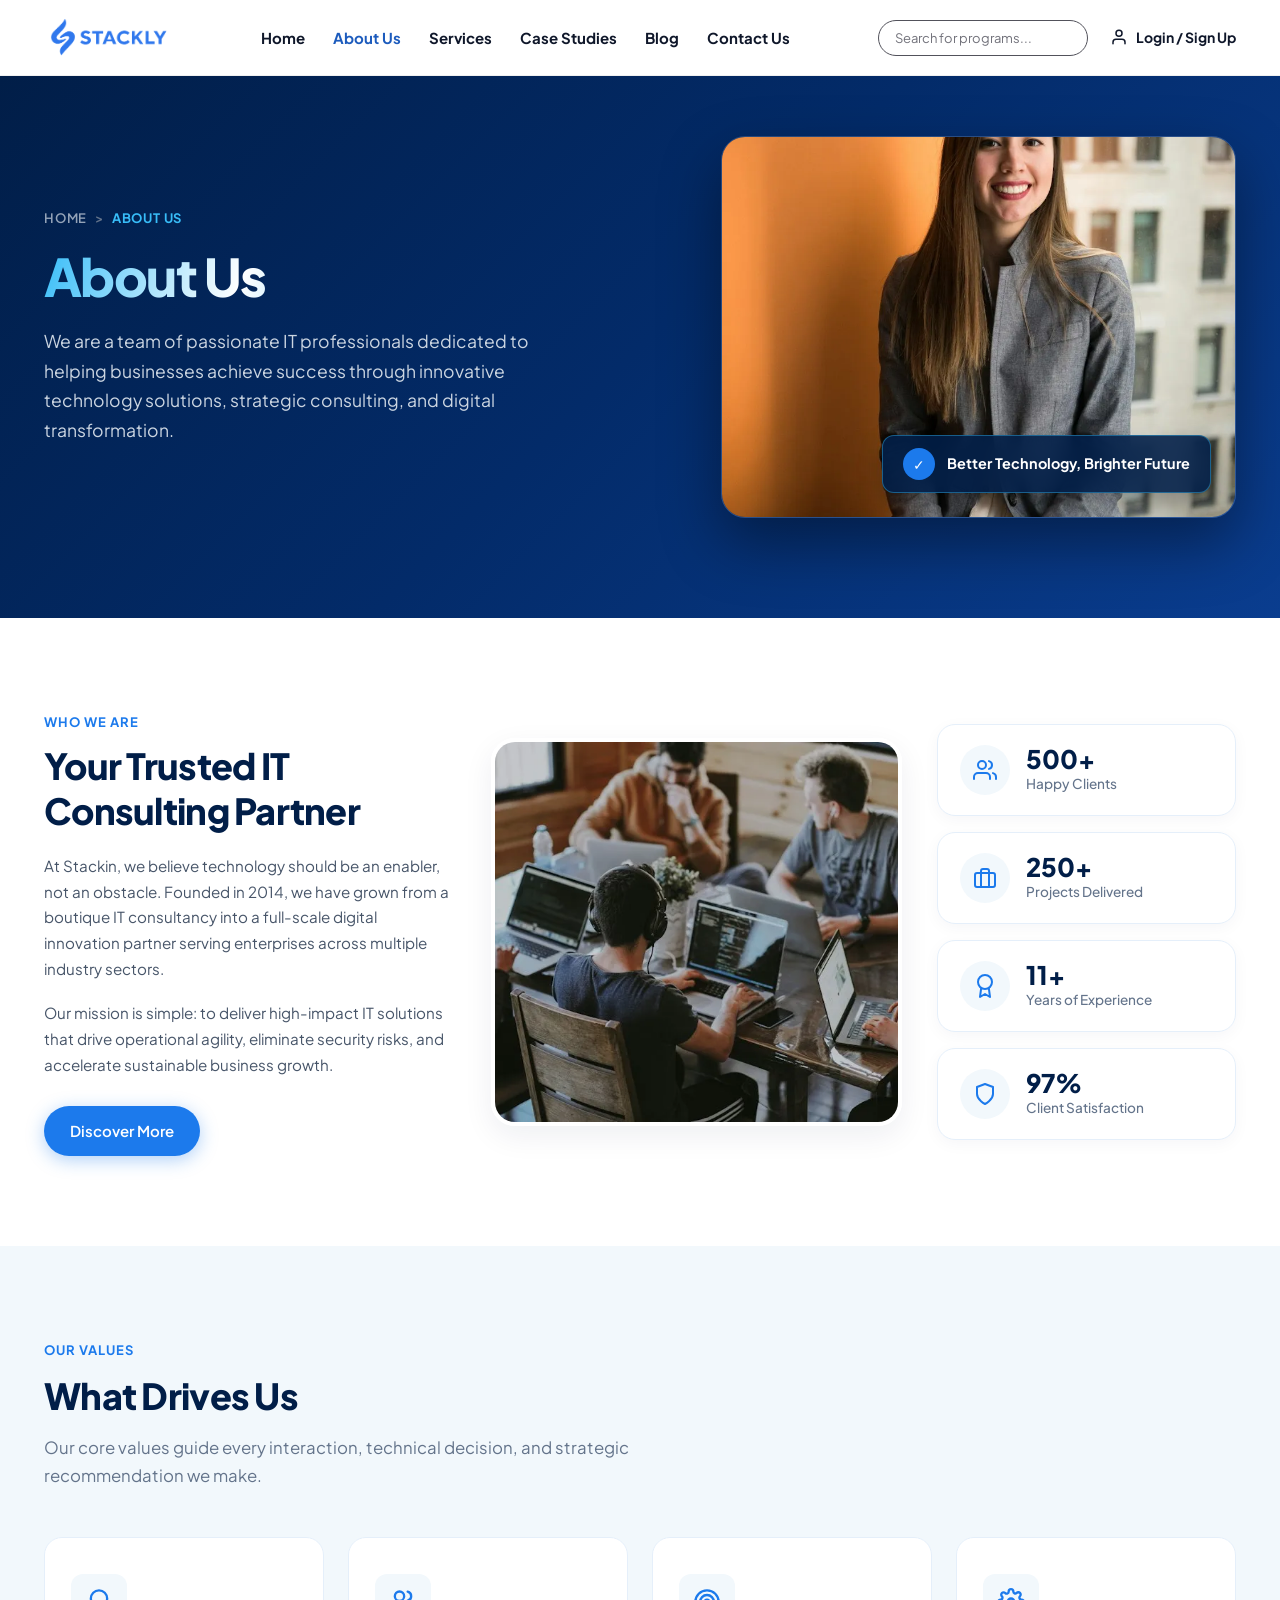
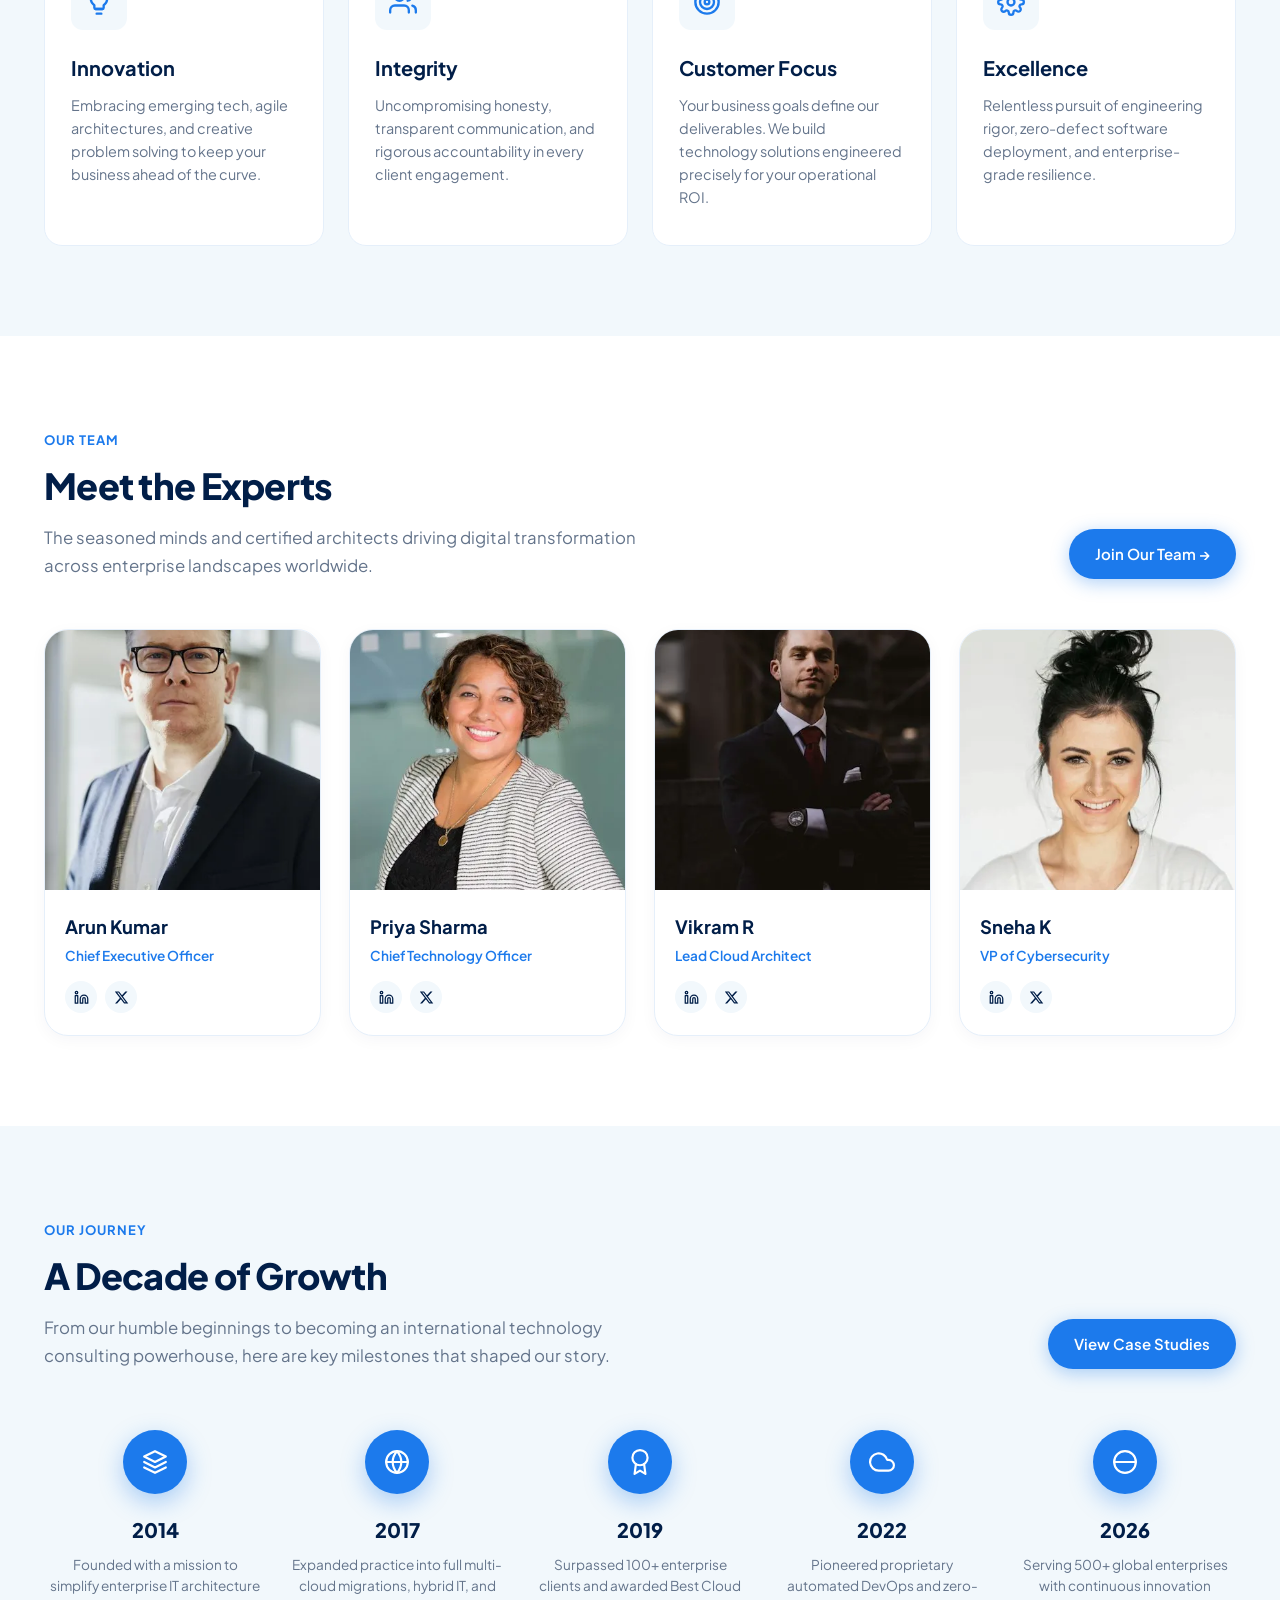
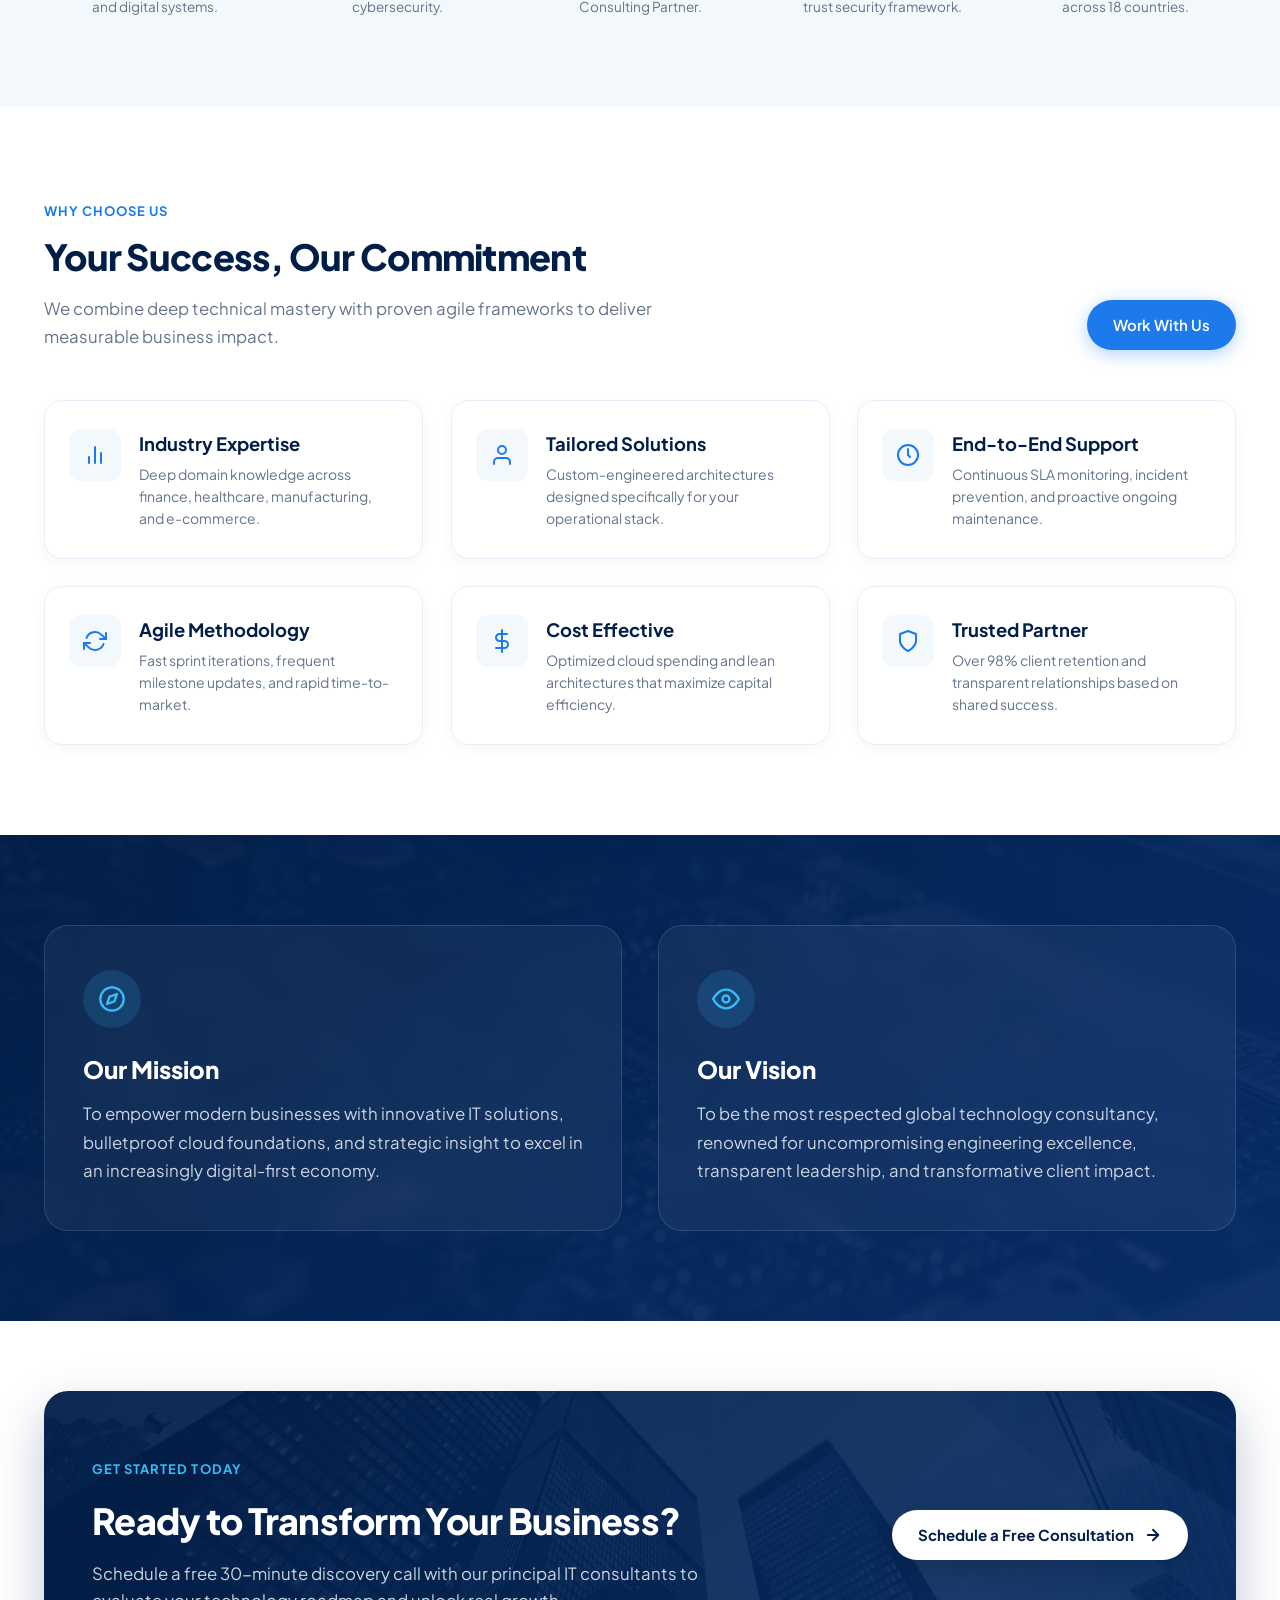
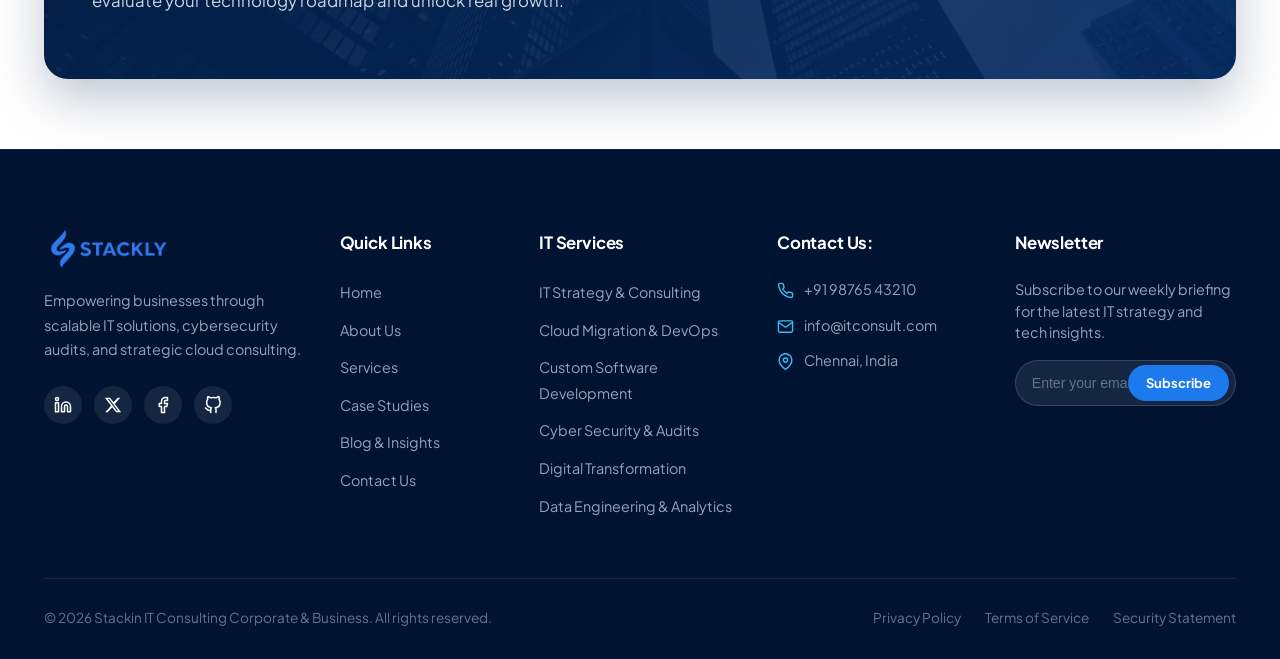
==== commit 5563a5ef: "Add files via upload" ====
--- a/about.html
+++ b/about.html
@@ -639,8 +639,8 @@
             </p>
           </div>
           <div class="cta-action-wrap">
-            <a href="#consultation" data-open-modal="consultation" class="btn btn-white">
-              Schedule a Consultation
+            <a href="404.html" class="btn btn-white">
+              Schedule a Free Consultation
               <svg width="18" height="18" viewBox="0 0 24 24" fill="none" stroke="currentColor" stroke-width="2.5" stroke-linecap="round" stroke-linejoin="round">
                 <line x1="5" y1="12" x2="19" y2="12"></line>
                 <polyline points="12 5 19 12 12 19"></polyline>
@@ -751,9 +751,9 @@
           <p class="footer-newsletter-text">
             Subscribe to our weekly briefing for the latest IT strategy and tech insights.
           </p>
-          <form class="newsletter-form">
-            <input type="email" placeholder="Enter your email" required aria-label="Email for newsletter">
-            <button type="submit">Subscribe</button>
+          <form class="newsletter-form" action="404.html" method="get">
+            <input type="email" placeholder="Enter your email" aria-label="Email for newsletter">
+            <button type="button" onclick="window.location.href='404.html'" data-action="404">Subscribe</button>
           </form>
         </div>
       </div>
--- a/css/about.css
+++ b/css/about.css
@@ -133,7 +133,10 @@
 
 .who-text-col .section-title {
   margin-bottom: 20px;
-  font-size: 2.25rem;
+  font-size: clamp(1.75rem, 3.5vw, 2.25rem);
+  line-height: 1.25;
+  word-break: break-word;
+  overflow-wrap: break-word;
 }
 
 .who-text-col p {
@@ -699,28 +702,58 @@
 
 @media (max-width: 768px) {
   .about-hero-title {
-    font-size: 2.25rem;
+    font-size: clamp(1.85rem, 5.5vw, 2.25rem);
+    word-break: break-word;
+    overflow-wrap: break-word;
+  }
+
+  .about-hero-badge {
+    position: static;
+    margin: 16px auto 0;
+    width: fit-content;
+    max-width: 100%;
+  }
+
+  .about-hero-frame img,
+  .who-image-frame img {
+    height: 260px;
+  }
+
+  .who-we-are-grid {
+    grid-template-columns: 1fr;
+    gap: 28px;
   }
 
   .who-stats-col {
     grid-template-columns: 1fr;
+    gap: 14px;
+  }
+
+  .who-stat-card {
+    padding: 16px 16px;
+    width: 100%;
+    box-sizing: border-box;
   }
 
   .values-grid {
     grid-template-columns: 1fr;
+    gap: 18px;
   }
 
   .team-grid {
     grid-template-columns: 1fr;
-    max-width: 380px;
+    max-width: 100%;
+    width: 100%;
     margin: 0 auto;
   }
 
   .timeline-track {
     grid-template-columns: 1fr;
+    gap: 20px;
   }
 
   .commit-grid {
     grid-template-columns: 1fr;
-  }
-}
+    gap: 18px;
+  }
+}
--- a/css/animation.css
+++ b/css/animation.css
@@ -28,10 +28,15 @@
 .hero-section .reveal,
 .page-hero .reveal,
 .about-hero .reveal,
+.about-hero-section .reveal,
 .services-hero .reveal,
+.services-hero-section .reveal,
 .case-hero .reveal,
+.case-hero-section .reveal,
 .blog-hero .reveal,
+.blog-hero-section .reveal,
 .contact-hero .reveal,
+.contact-hero-section .reveal,
 .hero-content,
 .hero-visual,
 .hero-image-wrap {
--- a/css/responsive.css
+++ b/css/responsive.css
@@ -75,7 +75,10 @@
   .nav-menu {
     position: fixed;
     top: 0;
-    right: -100%;
+    right: 0;
+    transform: translateX(100%);
+    visibility: hidden;
+    pointer-events: none;
     width: min(320px, 86vw);
     height: 100vh;
     height: 100dvh;
@@ -84,7 +87,7 @@
     align-items: flex-start;
     padding: 88px 24px 36px;
     box-shadow: -10px 0 35px rgba(1, 30, 72, 0.2);
-    transition: right 0.35s cubic-bezier(0.16, 1, 0.3, 1);
+    transition: transform 0.35s cubic-bezier(0.16, 1, 0.3, 1), visibility 0.35s ease;
     z-index: 1000;
     overflow-y: auto;
     -webkit-overflow-scrolling: touch;
@@ -92,7 +95,9 @@
   }
 
   .nav-menu.open {
-    right: 0 !important;
+    transform: translateX(0) !important;
+    visibility: visible !important;
+    pointer-events: auto !important;
   }
 
   .nav-item {
@@ -570,14 +575,54 @@
     max-width: 100vw !important;
   }
 
+  .topbar-left,
+  .admin-topbar-left {
+    flex: 0 0 auto !important;
+    min-width: 44px !important;
+    max-width: none !important;
+  }
+
   .dash-mobile-hamburger,
   .admin-mobile-toggle {
     display: flex !important;
-    align-items: center;
-    justify-content: center;
-    min-width: 44px;
-    min-height: 44px;
-    cursor: pointer;
+    align-items: center !important;
+    justify-content: center !important;
+    width: 42px !important;
+    height: 42px !important;
+    min-width: 42px !important;
+    min-height: 42px !important;
+    background: #f1f5f9 !important;
+    border: 1px solid var(--border-light, #e2e8f0) !important;
+    border-radius: 8px !important;
+    color: var(--dash-primary, #011e48) !important;
+    cursor: pointer !important;
+    flex-shrink: 0 !important;
+  }
+
+  .dash-mobile-logo,
+  .admin-mobile-logo {
+    display: inline-flex !important;
+    align-items: center !important;
+    text-decoration: none !important;
+    flex-shrink: 0 !important;
+  }
+
+  .dash-mobile-logo-img,
+  .admin-mobile-logo-img {
+    height: 26px !important;
+    width: auto !important;
+    max-width: 105px !important;
+    object-fit: contain !important;
+    display: block !important;
+  }
+
+  .topbar-right,
+  .admin-topbar-right {
+    display: flex !important;
+    align-items: center !important;
+    gap: 10px !important;
+    margin-left: auto !important;
+    flex-shrink: 0 !important;
   }
 
   .sidebar-close-btn,
@@ -587,12 +632,15 @@
 
   .dash-search-box,
   .admin-search-box {
-    width: 200px;
-  }
-
-  .system-health-pill span,
-  .practice-telemetry-pill span {
-    display: none;
+    max-width: 200px;
+    min-width: 110px;
+    width: 100%;
+  }
+
+  .system-health-pill,
+  .practice-telemetry-pill {
+    padding: 5px 10px;
+    font-size: 0.725rem;
   }
 
   .kpi-grid,
@@ -671,15 +719,62 @@
   }
 
   .team-grid {
-    grid-template-columns: 1fr;
-    max-width: 380px;
-    margin: 0 auto;
+    grid-template-columns: 1fr !important;
+    max-width: 100% !important;
+    width: 100% !important;
+    margin: 0 auto !important;
+  }
+
+  /* --- About Page at 768px --- */
+  .who-we-are-grid {
+    grid-template-columns: 1fr !important;
+    gap: 28px !important;
+  }
+
+  .who-stats-col {
+    grid-template-columns: 1fr !important;
+    gap: 14px !important;
+  }
+
+  .who-stat-card {
+    padding: 16px 16px !important;
+    width: 100% !important;
+    box-sizing: border-box !important;
+  }
+
+  .who-image-frame img,
+  .about-hero-frame img {
+    height: 260px !important;
+  }
+
+  .about-hero-badge {
+    position: static !important;
+    margin: 16px auto 0 !important;
+    width: fit-content !important;
+    max-width: 100% !important;
   }
 
   .clients-grid {
-    grid-template-columns: repeat(2, 1fr);
-    max-width: 480px;
-    margin: 0 auto;
+    grid-template-columns: repeat(2, minmax(0, 1fr)) !important;
+    max-width: 480px !important;
+    margin: 0 auto !important;
+    gap: 14px !important;
+    width: 100% !important;
+  }
+
+  .client-logo-card {
+    min-width: 0 !important;
+    width: 100% !important;
+    box-sizing: border-box !important;
+    padding: 18px 12px !important;
+    overflow: hidden !important;
+  }
+
+  .client-brand-svg {
+    width: 100% !important;
+    max-width: 125px !important;
+    height: auto !important;
+    max-height: 32px !important;
   }
 
   .featured-case-box {
@@ -703,6 +798,11 @@
   .office-info-card {
     flex-direction: column;
     align-items: flex-start;
+  }
+
+  .map-container-card {
+    height: 280px;
+    width: 100%;
   }
 
   .office-thumb-frame {
@@ -724,6 +824,30 @@
   .dash-table,
   .admin-table {
     min-width: 580px;
+  }
+
+  /* Responsive Dashboard Headers */
+  .dash-page-header,
+  .admin-page-header {
+    width: 100%;
+    min-width: 0;
+    margin-bottom: 20px;
+  }
+
+  .dash-page-title,
+  .admin-page-title {
+    font-size: clamp(1.25rem, 4vw, 1.55rem) !important;
+    line-height: 1.25 !important;
+    word-break: break-word !important;
+    overflow-wrap: break-word !important;
+  }
+
+  .dash-page-subtitle,
+  .admin-page-subtitle {
+    font-size: clamp(0.8rem, 2.5vw, 0.9rem) !important;
+    line-height: 1.5 !important;
+    word-break: break-word !important;
+    overflow-wrap: break-word !important;
   }
 }
 
@@ -760,8 +884,34 @@
   /* Dashboard Topbar Compact Mode */
   .dash-topbar,
   .admin-topbar {
-    padding: 0 12px;
-    height: 60px;
+    padding: 0 12px !important;
+    height: 60px !important;
+    gap: 8px !important;
+  }
+
+  .topbar-left,
+  .admin-topbar-left {
+    flex: 0 0 auto !important;
+    min-width: 40px !important;
+  }
+
+  .dash-mobile-hamburger,
+  .admin-mobile-toggle {
+    width: 40px !important;
+    height: 40px !important;
+    min-width: 40px !important;
+    min-height: 40px !important;
+  }
+
+  .topbar-right,
+  .admin-topbar-right {
+    gap: 8px !important;
+    margin-left: auto !important;
+  }
+
+  .system-health-pill,
+  .practice-telemetry-pill {
+    display: none !important;
   }
 
   .dash-content,
@@ -781,6 +931,23 @@
 
   .user-profile-meta,
   .admin-profile-meta {
+    display: flex !important;
+    flex-direction: column;
+    min-width: 0;
+  }
+
+  .user-profile-name,
+  .admin-profile-name {
+    display: block !important;
+    font-size: 0.78rem !important;
+    max-width: 85px;
+    white-space: nowrap;
+    overflow: hidden;
+    text-overflow: ellipsis;
+  }
+
+  .user-profile-role,
+  .admin-profile-role {
     display: none !important;
   }
 
@@ -846,6 +1013,21 @@
 
   .notfound-logo .site-logo-img {
     height: 32px;
+  }
+
+  /* Overview Charts Tablet Adjustments */
+  .overview-chart-card {
+    padding: 20px 16px;
+  }
+
+  .donut-chart-container {
+    flex-direction: column;
+    height: auto;
+    gap: 18px;
+  }
+
+  .donut-legend-list {
+    width: 100%;
   }
 }
 
@@ -890,11 +1072,65 @@
   }
 
   .hero-float-badge,
-  .partner-float-badge {
-    position: static;
-    margin: 16px auto 0;
-    width: fit-content;
-    max-width: 100%;
+  .partner-float-badge,
+  .about-hero-badge {
+    position: static !important;
+    margin: 16px auto 0 !important;
+    width: fit-content !important;
+    max-width: 100% !important;
+  }
+
+  /* --- About Page at 480px --- */
+  .who-we-are-grid {
+    gap: 22px !important;
+  }
+
+  .who-text-col .section-title {
+    font-size: clamp(1.45rem, 6vw, 1.85rem) !important;
+    line-height: 1.25 !important;
+    word-break: break-word !important;
+    overflow-wrap: break-word !important;
+  }
+
+  .who-stats-col {
+    gap: 12px !important;
+  }
+
+  .who-stat-card {
+    padding: 15px 14px !important;
+    gap: 12px !important;
+    box-sizing: border-box !important;
+    width: 100% !important;
+  }
+
+  .who-stat-icon {
+    width: 44px !important;
+    height: 44px !important;
+  }
+
+  .who-stat-info .stat-num {
+    font-size: 1.4rem !important;
+  }
+
+  .who-image-frame img,
+  .about-hero-frame img {
+    height: 220px !important;
+  }
+
+  .values-grid .value-card {
+    padding: 24px 18px !important;
+  }
+
+  .commit-grid .commit-card {
+    padding: 22px 18px !important;
+  }
+
+  .mv-card {
+    padding: 30px 20px !important;
+  }
+
+  .map-container-card {
+    height: 240px !important;
   }
 
   .stats-card-wrapper {
@@ -1004,6 +1240,30 @@
     width: 46px;
     height: 46px;
   }
+
+  /* Valued Clients Grid (Mobile 480px) */
+  .clients-grid {
+    grid-template-columns: repeat(2, minmax(0, 1fr)) !important;
+    gap: 10px !important;
+    max-width: 100% !important;
+    width: 100% !important;
+    margin: 0 auto !important;
+    box-sizing: border-box !important;
+  }
+
+  .client-logo-card {
+    padding: 14px 8px !important;
+    min-width: 0 !important;
+    width: 100% !important;
+    box-sizing: border-box !important;
+  }
+
+  .client-brand-svg {
+    width: 100% !important;
+    max-width: 105px !important;
+    height: auto !important;
+    max-height: 28px !important;
+  }
 }
 
 /* ==========================================================================
@@ -1109,23 +1369,198 @@
   /* Dashboard Topbar items on 320px */
   .dash-topbar,
   .admin-topbar {
-    padding: 0 8px;
-    gap: 6px;
-  }
-
-  .dash-topbar-right,
+    padding: 0 8px !important;
+    gap: 6px !important;
+  }
+
+  .topbar-left,
+  .admin-topbar-left {
+    flex: 0 0 auto !important;
+    min-width: 38px !important;
+  }
+
+  .dash-mobile-hamburger,
+  .admin-mobile-toggle {
+    width: 38px !important;
+    height: 38px !important;
+    min-width: 38px !important;
+    min-height: 38px !important;
+    padding: 6px !important;
+    border-radius: 6px !important;
+  }
+
+  .dash-mobile-hamburger svg,
+  .admin-mobile-toggle svg {
+    width: 20px !important;
+    height: 20px !important;
+  }
+
+  .topbar-right,
   .admin-topbar-right {
-    gap: 6px;
-  }
-
-  .user-avatar-btn,
+    gap: 6px !important;
+    margin-left: auto !important;
+  }
+
+  .user-profile-meta,
+  .admin-profile-meta {
+    display: none !important;
+  }
+
+  .user-profile-btn,
+  .admin-profile-btn {
+    padding: 2px !important;
+    background: transparent !important;
+    border: none !important;
+  }
+
+  .user-profile-avatar,
+  .admin-avatar,
   .admin-avatar-btn {
-    width: 32px;
-    height: 32px;
+    width: 34px !important;
+    height: 34px !important;
+    font-size: 0.8rem !important;
   }
 
   .btn-top-action,
   .btn-admin-primary {
-    padding: 8px 10px;
+    padding: 6px 10px !important;
+    min-width: 34px !important;
+    height: 34px !important;
+  }
+
+  .header-icon-btn,
+  .admin-icon-btn {
+    width: 34px !important;
+    height: 34px !important;
+  }
+
+  /* Overview Charts Ultra-Mobile Optimization (320px - 360px) */
+  .bar-chart-container {
+    height: 185px;
+    gap: 6px;
+  }
+
+  .chart-y-axis {
+    display: none;
+  }
+
+  .chart-bars-wrap {
+    padding: 0 2px;
+    gap: 4px;
+  }
+
+  .chart-bar-outer {
+    max-width: 28px;
+  }
+
+  .chart-col-label {
+    font-size: 0.6rem;
+  }
+
+  .chart-bar-val {
+    font-size: 0.62rem;
+  }
+
+  .donut-svg-wrap {
+    width: 160px;
+    height: 160px;
+  }
+
+  .donut-center-number {
+    font-size: 1.4rem;
+  }
+
+  /* Valued Clients Grid (Ultra Mobile 320px - 360px) */
+  .clients-grid {
+    grid-template-columns: repeat(2, minmax(0, 1fr)) !important;
+    gap: 8px !important;
+    max-width: 100% !important;
+    width: 100% !important;
+    margin: 0 auto !important;
+    box-sizing: border-box !important;
+  }
+
+  .client-logo-card {
+    padding: 12px 6px !important;
+    min-width: 0 !important;
+    width: 100% !important;
+    box-sizing: border-box !important;
+    border-radius: 8px !important;
+    overflow: hidden !important;
+  }
+
+  .client-brand-svg {
+    width: 100% !important;
+    max-width: 95px !important;
+    height: auto !important;
+    max-height: 24px !important;
+  }
+
+  /* About Page Ultra-Mobile (320px - 360px) */
+  .who-we-are-section {
+    padding: 45px 0 !important;
+  }
+
+  .who-text-col .section-title {
+    font-size: clamp(1.35rem, 6.5vw, 1.6rem) !important;
+    line-height: 1.25 !important;
+    word-break: break-word !important;
+    overflow-wrap: break-word !important;
+  }
+
+  .who-stat-card {
+    padding: 14px 12px !important;
+    gap: 10px !important;
+  }
+
+  .who-stat-icon {
+    width: 40px !important;
+    height: 40px !important;
+  }
+
+  .who-stat-icon svg {
+    width: 20px !important;
+    height: 20px !important;
+  }
+
+  .who-stat-info .stat-num {
+    font-size: 1.3rem !important;
+  }
+
+  .who-stat-info .stat-lbl {
+    font-size: 0.8rem !important;
+  }
+
+  .who-image-frame img,
+  .about-hero-frame img {
+    height: 195px !important;
+  }
+
+  .values-grid .value-card {
+    padding: 20px 14px !important;
+  }
+
+  .commit-grid .commit-card {
+    padding: 18px 14px !important;
+  }
+
+  .mv-card {
+    padding: 24px 16px !important;
+  }
+
+  .about-hero-badge {
+    padding: 8px 14px !important;
+    font-size: 0.8rem !important;
+  }
+
+  .map-container-card {
+    height: 220px !important;
+  }
+
+  /* Mobile Dashboard Topbar Logo (320px - 360px) */
+  .dash-mobile-logo-img,
+  .admin-mobile-logo-img {
+    height: 22px !important;
+    max-width: 85px !important;
   }
 }
